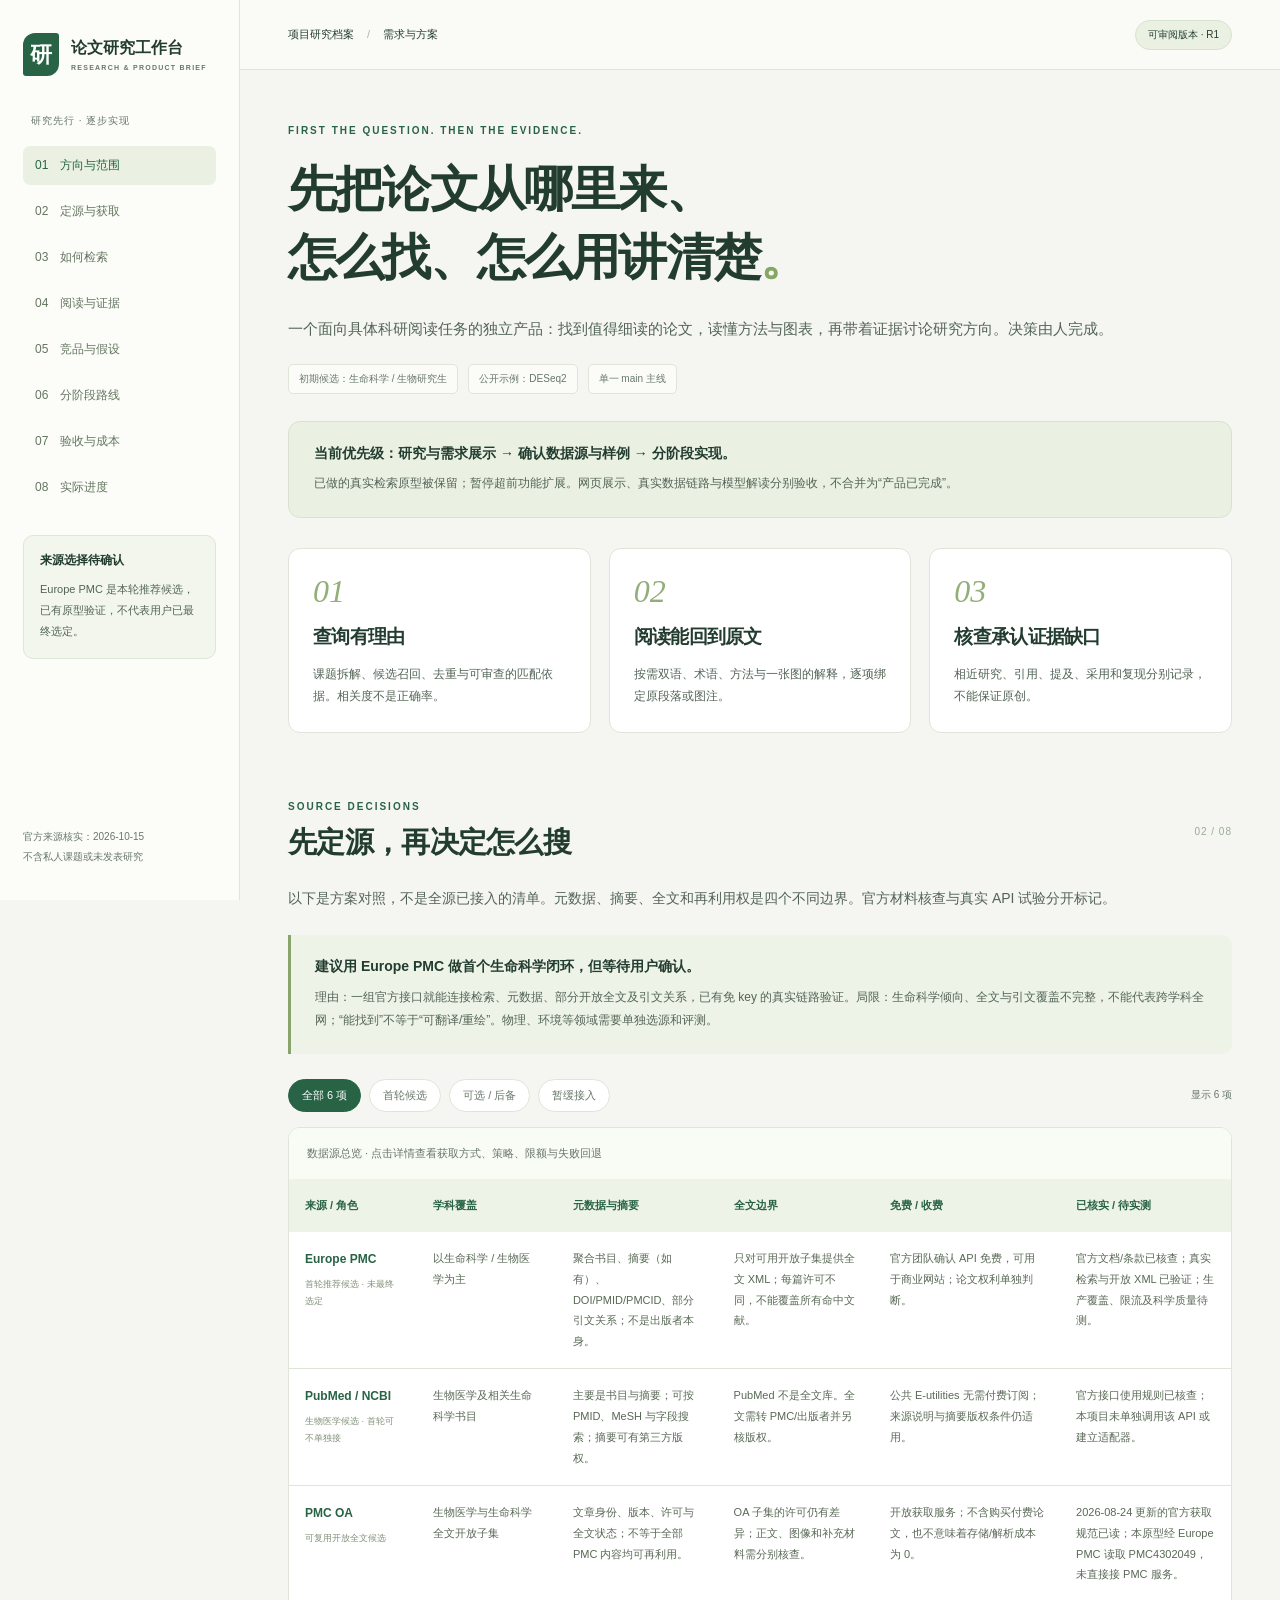
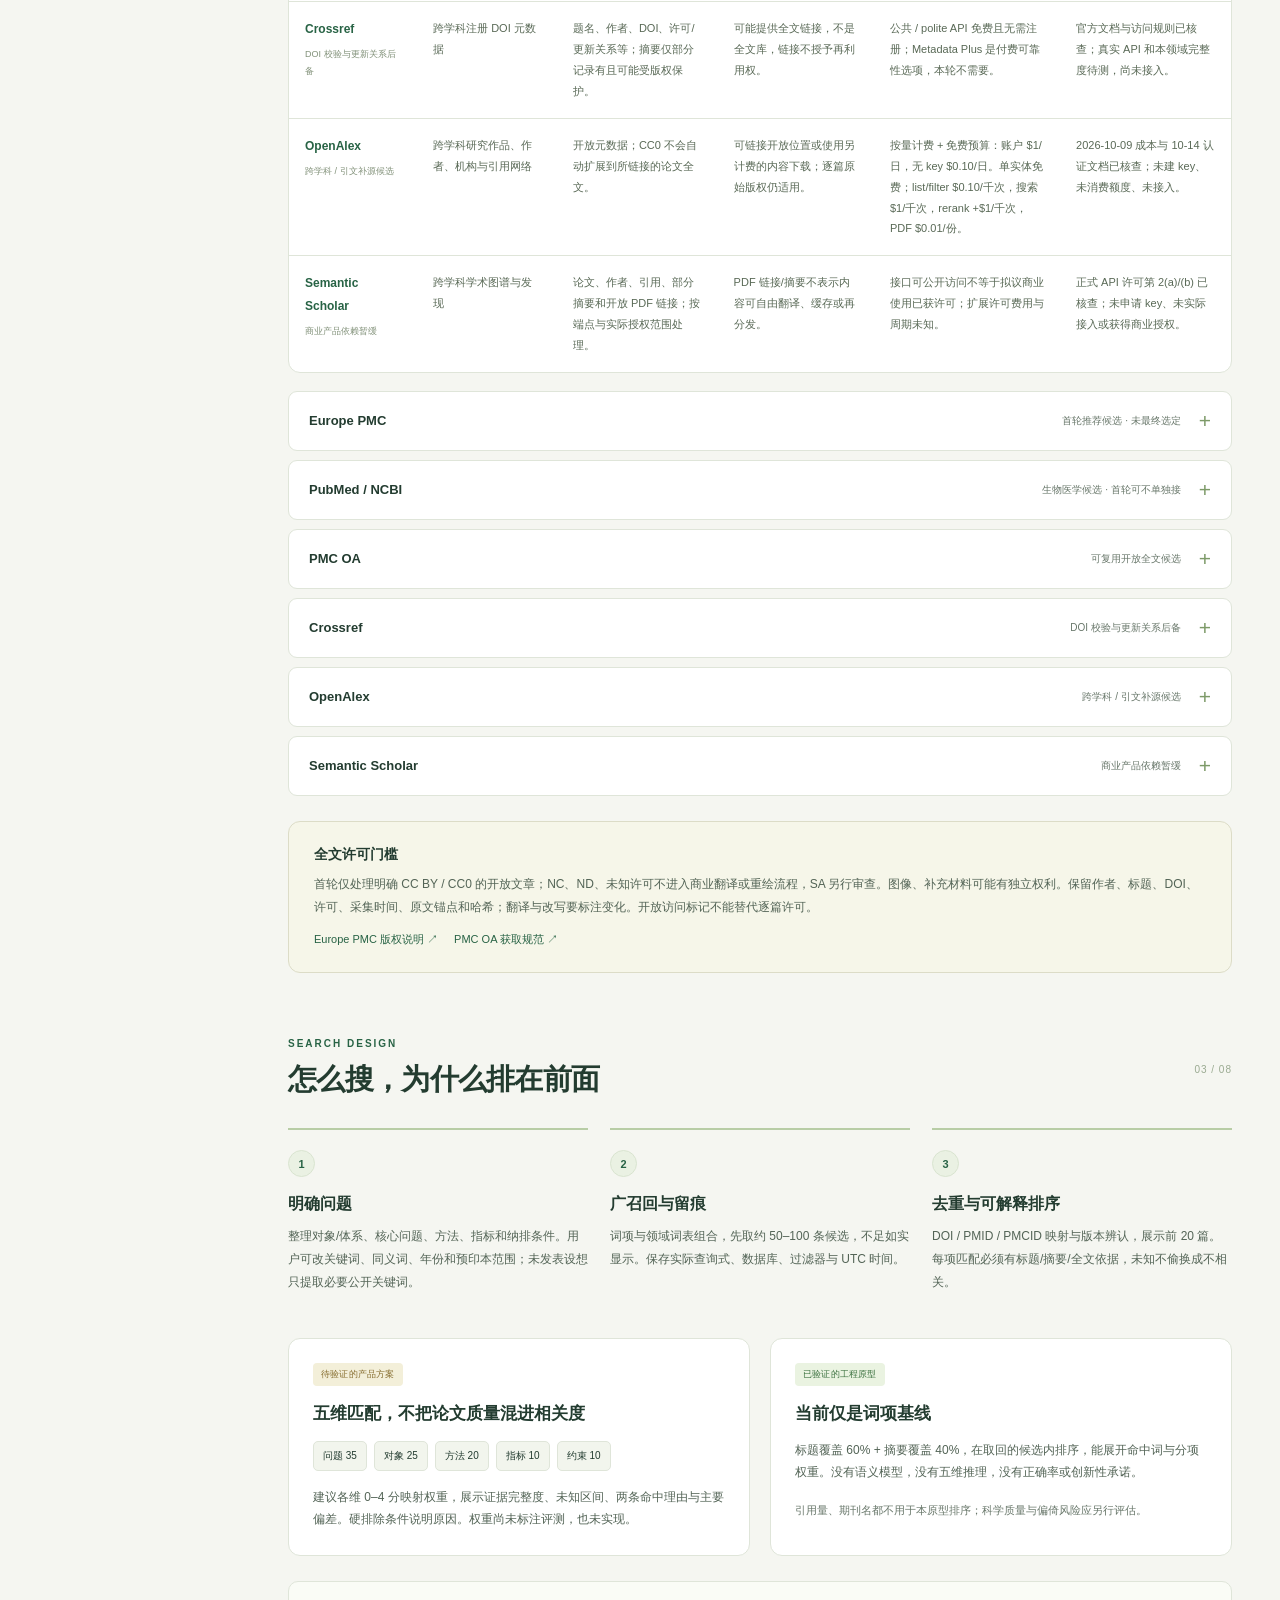
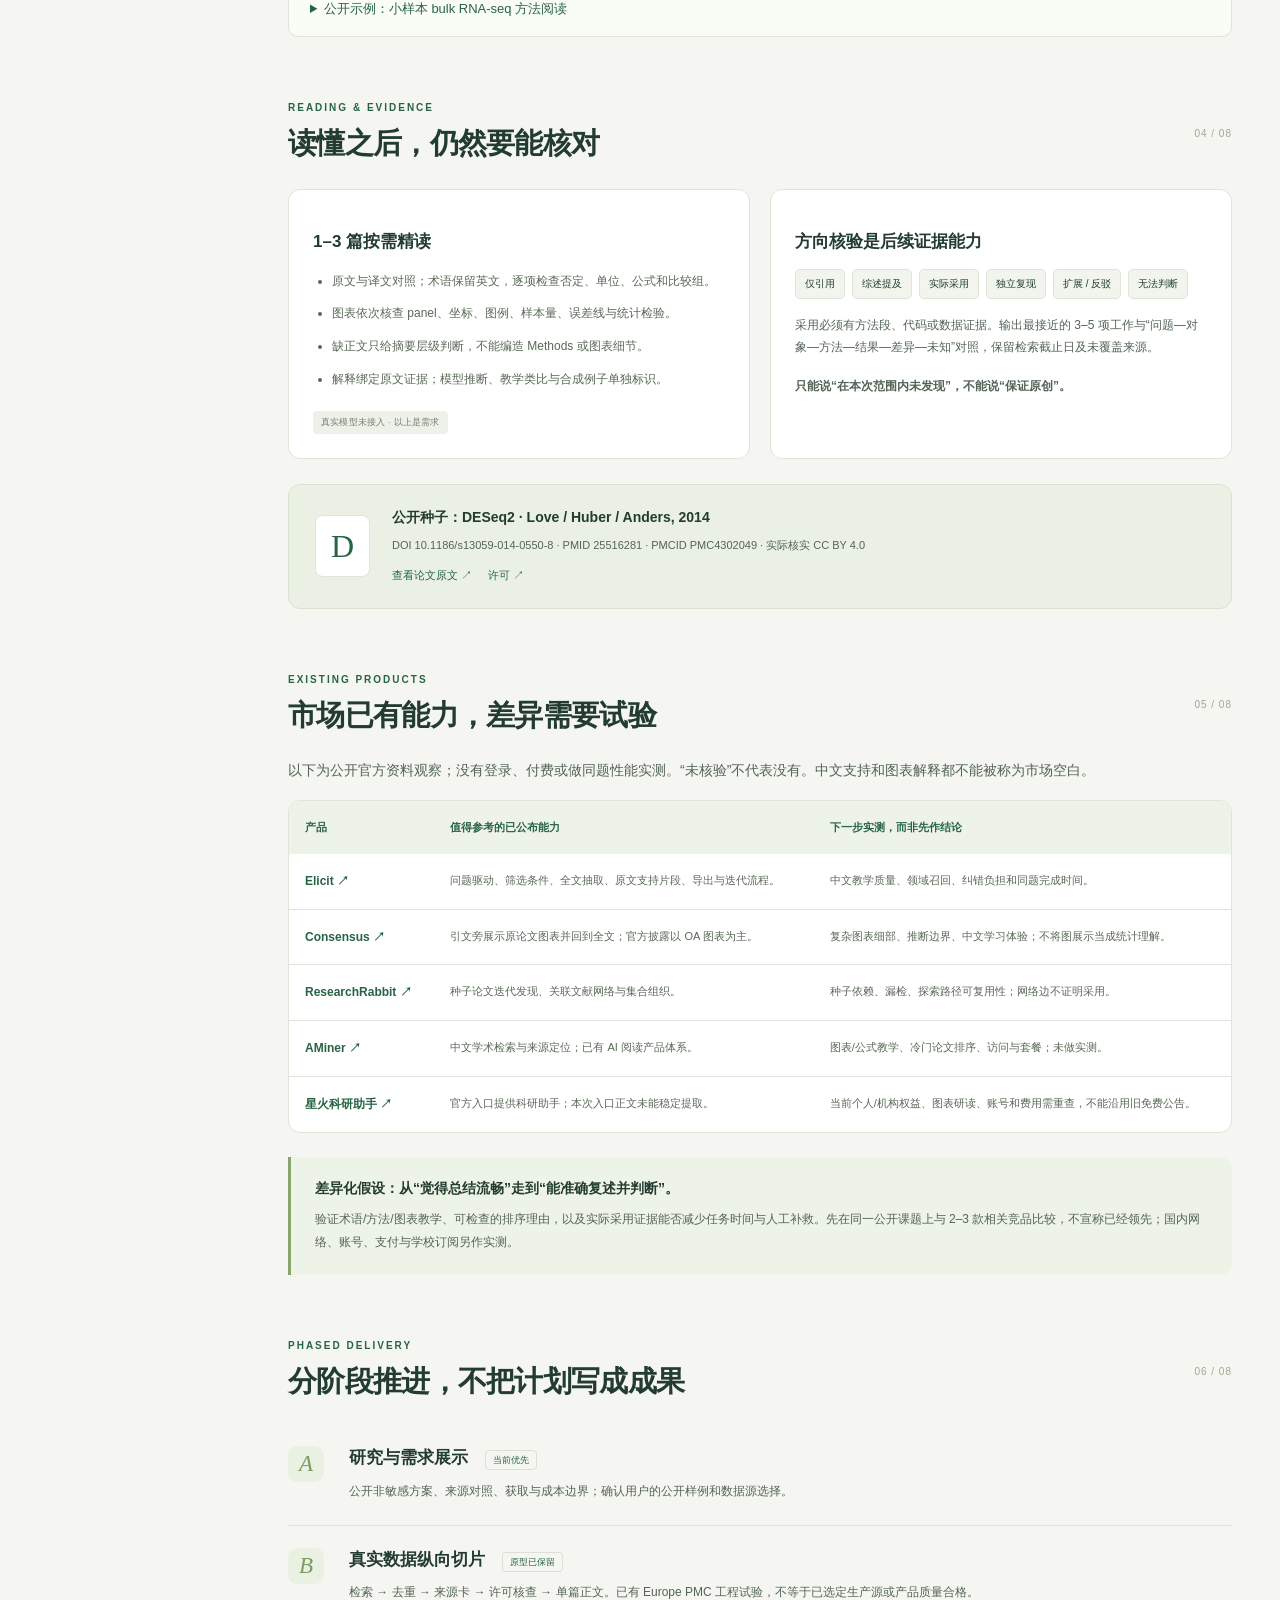
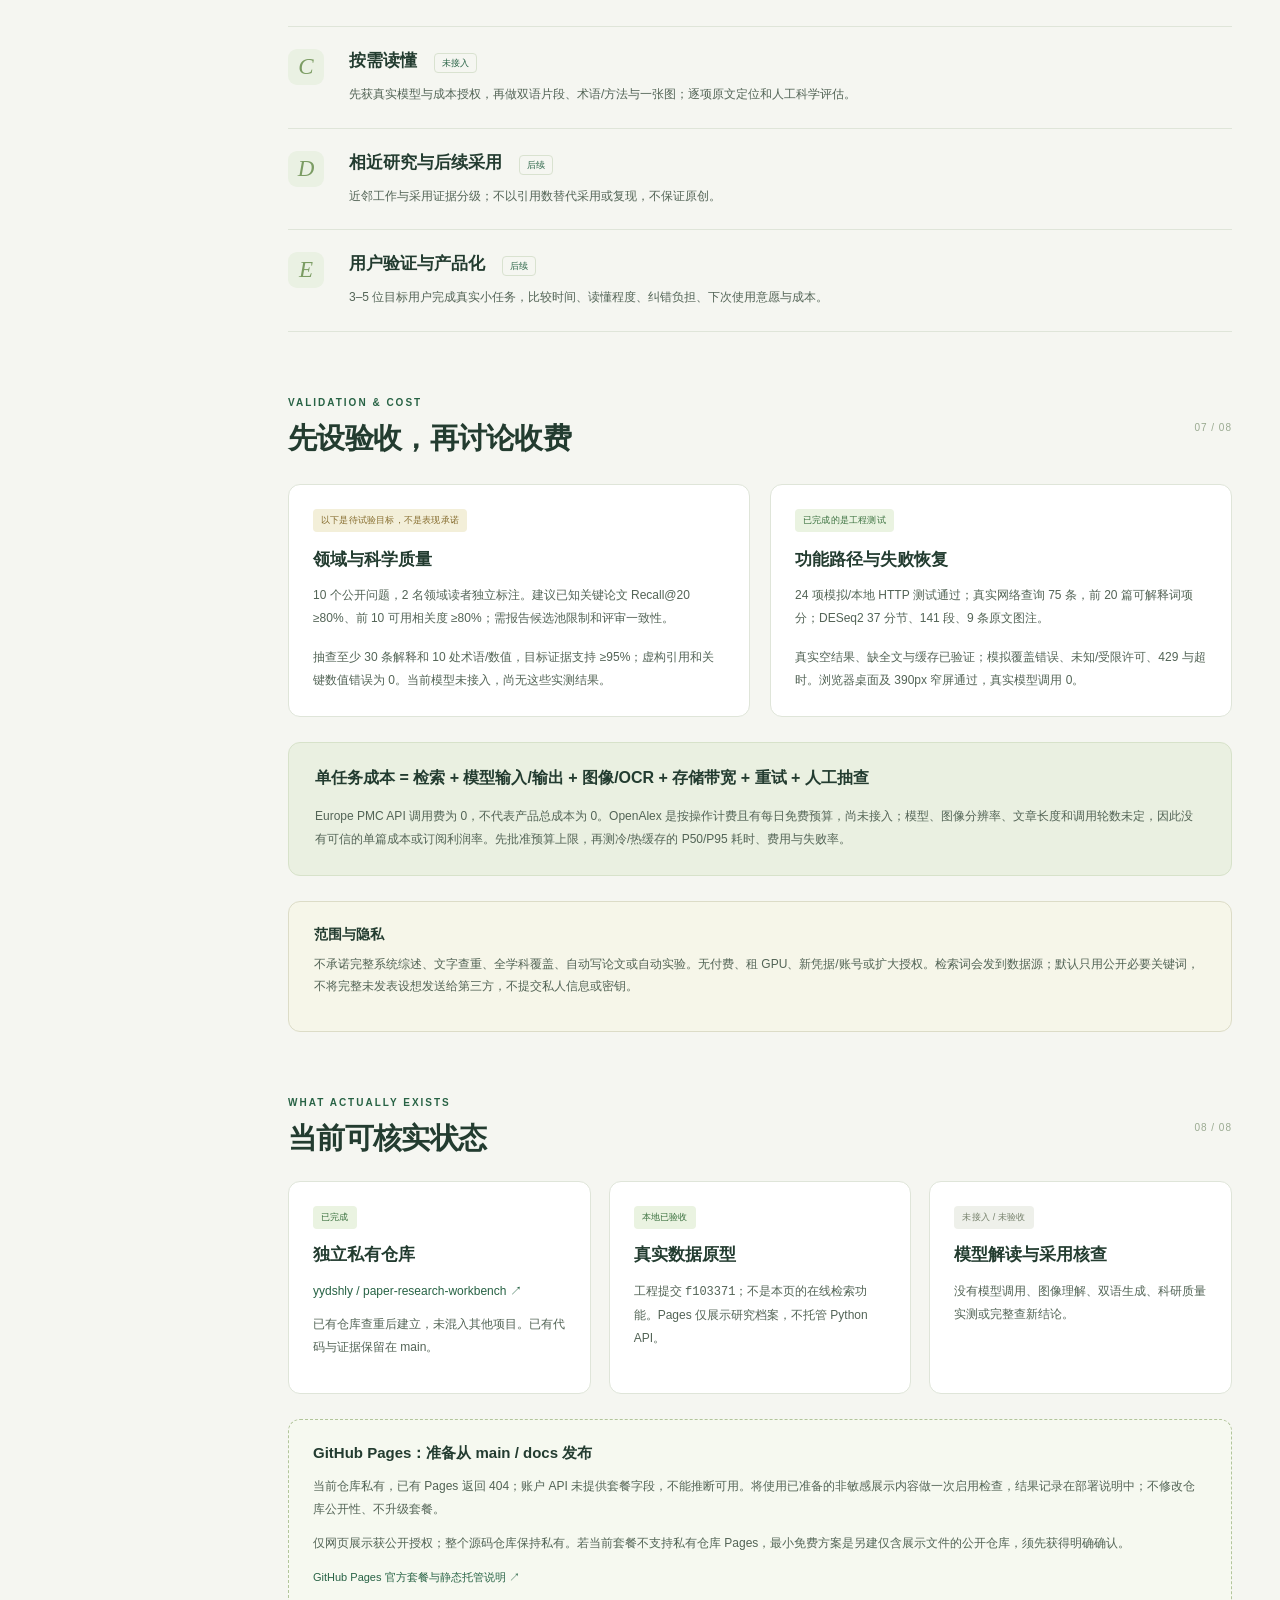
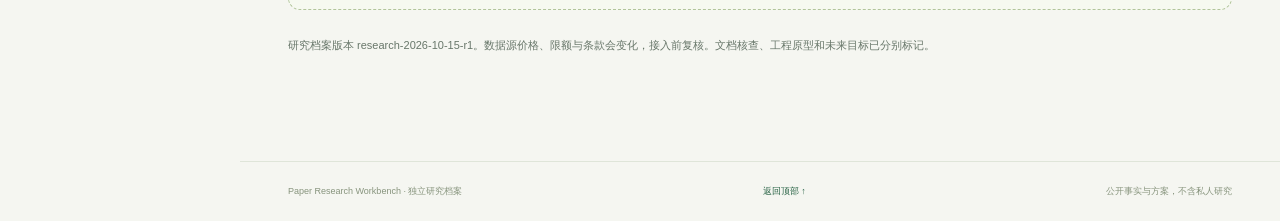
==== docs/index.html @ ba853ac7 "docs: prioritize source research and prepare GitHub Pages presentation" ====
<!doctype html>
<html lang="zh-CN">
<head><meta charset="utf-8"><meta name="viewport" content="width=device-width,initial-scale=1"><meta name="description" content="论文研究工作台的研究、需求与数据源方案。先定源与获取方式，再分阶段实现。"><title>论文研究工作台 · 研究与方案</title><link rel="icon" href="data:,"><link rel="stylesheet" href="site.css"><script src="site.js" defer></script></head>
<body>
<a class="skip" href="#main">跳到正文</a>
<aside class="sidebar"><a href="#overview" class="brand"><span>研</span><div>论文研究工作台<small>RESEARCH & PRODUCT BRIEF</small></div></a><p class="side-label">研究先行 · 逐步实现</p><nav aria-label="研究档案导航"><a href="#overview">01　方向与范围</a><a href="#sources">02　定源与获取</a><a href="#search">03　如何检索</a><a href="#reading">04　阅读与证据</a><a href="#competition">05　竞品与假设</a><a href="#roadmap">06　分阶段路线</a><a href="#validation">07　验收与成本</a><a href="#status">08　实际进度</a></nav><div class="side-note">来源选择待确认<p>Europe PMC 是本轮推荐候选，已有原型验证，不代表用户已最终选定。</p></div><small class="side-bottom">官方来源核实：2026-10-15<br>不含私人课题或未发表研究</small></aside>
<div class="shell"><header><span>项目研究档案 <span class="slash">/</span> 需求与方案</span><span class="badge">可审阅版本 · R1</span></header><main id="main">
<section id="overview" class="hero"><span class="eyebrow">FIRST THE QUESTION. THEN THE EVIDENCE.</span><h1>先把论文从哪里来、<br>怎么找、怎么用讲清楚<span>。</span></h1><p class="lead">一个面向具体科研阅读任务的独立产品：找到值得细读的论文，读懂方法与图表，再带着证据讨论研究方向。决策由人完成。</p><div class="hero-meta"><span>初期候选：生命科学 / 生物研究生</span><span>公开示例：DESeq2</span><span>单一 main 主线</span></div><div class="priority-note"><strong>当前优先级：研究与需求展示 → 确认数据源与样例 → 分阶段实现。</strong><p>已做的真实检索原型被保留；暂停超前功能扩展。网页展示、真实数据链路与模型解读分别验收，不合并为“产品已完成”。</p></div></section>
<div class="three-cards"><article><span class="number">01</span><h2>查询有理由</h2><p>课题拆解、候选召回、去重与可审查的匹配依据。相关度不是正确率。</p></article><article><span class="number">02</span><h2>阅读能回到原文</h2><p>按需双语、术语、方法与一张图的解释，逐项绑定原段落或图注。</p></article><article><span class="number">03</span><h2>核查承认证据缺口</h2><p>相近研究、引用、提及、采用和复现分别记录，不能保证原创。</p></article></div>

<section id="sources"><div class="section-title"><div><span class="eyebrow">SOURCE DECISIONS</span><h2>先定源，再决定怎么搜</h2></div><span class="section-no">02 / 08</span></div><p>以下是方案对照，不是全源已接入的清单。元数据、摘要、全文和再利用权是四个不同边界。官方材料核查与真实 API 试验分开标记。</p><div class="recommend"><strong>建议用 Europe PMC 做首个生命科学闭环，但等待用户确认。</strong><p>理由：一组官方接口就能连接检索、元数据、部分开放全文及引文关系，已有免 key 的真实链路验证。局限：生命科学倾向、全文与引文覆盖不完整，不能代表跨学科全网；“能找到”不等于“可翻译/重绘”。物理、环境等领域需要单独选源和评测。</p></div>
<div class="filter-bar" role="group" aria-label="按选型状态筛选数据源"><button data-filter="all" aria-pressed="true" class="active">全部 6 项</button><button data-filter="candidate" aria-pressed="false">首轮候选</button><button data-filter="optional" aria-pressed="false">可选 / 后备</button><button data-filter="deferred" aria-pressed="false">暂缓接入</button><span id="source-count" role="status">显示 6 项</span></div>
<div class="table-scroll" tabindex="0" role="region" aria-label="来源对照表，可横向滚动"><table><caption>数据源总览 · 点击详情查看获取方式、策略、限额与失败回退</caption><thead><tr><th>来源 / 角色</th><th>学科覆盖</th><th>元数据与摘要</th><th>全文边界</th><th>免费 / 收费</th><th>已核实 / 待实测</th></tr></thead><tbody id="source-table"></tbody></table></div><div id="source-details" class="source-details"></div><noscript><p>请启用 JavaScript 查看来源对照表；所有研究文档也保存在本目录的 Markdown 文件中。</p></noscript>
<aside class="boundary"><strong>全文许可门槛</strong><p>首轮仅处理明确 CC BY / CC0 的开放文章；NC、ND、未知许可不进入商业翻译或重绘流程，SA 另行审查。图像、补充材料可能有独立权利。保留作者、标题、DOI、许可、采集时间、原文锚点和哈希；翻译与改写要标注变化。开放访问标记不能替代逐篇许可。</p><a href="https://dev.europepmc.org/Copyright" target="_blank" rel="noopener noreferrer">Europe PMC 版权说明 ↗</a>　<a href="https://pmc.ncbi.nlm.nih.gov/tools/openftlist/" target="_blank" rel="noopener noreferrer">PMC OA 获取规范 ↗</a></aside></section>

<section id="search"><div class="section-title"><div><span class="eyebrow">SEARCH DESIGN</span><h2>怎么搜，为什么排在前面</h2></div><span class="section-no">03 / 08</span></div><div class="steps"><article><b>1</b><h3>明确问题</h3><p>整理对象/体系、核心问题、方法、指标和纳排条件。用户可改关键词、同义词、年份和预印本范围；未发表设想只提取必要公开关键词。</p></article><article><b>2</b><h3>广召回与留痕</h3><p>词项与领域词表组合，先取约 50–100 条候选，不足如实显示。保存实际查询式、数据库、过滤器与 UTC 时间。</p></article><article><b>3</b><h3>去重与可解释排序</h3><p>DOI / PMID / PMCID 映射与版本辨认，展示前 20 篇。每项匹配必须有标题/摘要/全文依据，未知不偷换成不相关。</p></article></div><div class="two-col"><article class="panel"><span class="tag proposed">待验证的产品方案</span><h3>五维匹配，不把论文质量混进相关度</h3><div class="weights"><span>问题 35</span><span>对象 25</span><span>方法 20</span><span>指标 10</span><span>约束 10</span></div><p>建议各维 0–4 分映射权重，展示证据完整度、未知区间、两条命中理由与主要偏差。硬排除条件说明原因。权重尚未标注评测，也未实现。</p></article><article class="panel"><span class="tag tested">已验证的工程原型</span><h3>当前仅是词项基线</h3><p>标题覆盖 60% + 摘要覆盖 40%，在取回的候选内排序，能展开命中词与分项权重。没有语义模型，没有五维推理，没有正确率或创新性承诺。</p><p class="small">引用量、期刊名都不用于本原型排序；科学质量与偏倚风险应另行评估。</p></article></div><details class="query-example"><summary>公开示例：小样本 bulk RNA-seq 方法阅读</summary><p>演示问题：如何理解离散度估计与 fold-change 收缩？不是任何人的真实未发表课题。原型实测查询：</p><code>(DESeq2 OR "RNA-seq") AND "differential expression"</code><p>进一步可比较 dispersion / shrinkage / small sample 等词组及后续方法，但软件版本演进和当前最佳实践尚未核验。2014 种子论文不等于今天的操作指南。</p></details></section>

<section id="reading"><div class="section-title"><div><span class="eyebrow">READING & EVIDENCE</span><h2>读懂之后，仍然要能核对</h2></div><span class="section-no">04 / 08</span></div><div class="two-col"><article class="panel"><h3>1–3 篇按需精读</h3><ul><li>原文与译文对照；术语保留英文，逐项检查否定、单位、公式和比较组。</li><li>图表依次核查 panel、坐标、图例、样本量、误差线与统计检验。</li><li>缺正文只给摘要层级判断，不能编造 Methods 或图表细节。</li><li>解释绑定原文证据；模型推断、教学类比与合成例子单独标识。</li></ul><span class="tag pending">真实模型未接入 · 以上是需求</span></article><article class="panel"><h3>方向核验是后续证据能力</h3><div class="evidence-levels"><span>仅引用</span><span>综述提及</span><span>实际采用</span><span>独立复现</span><span>扩展 / 反驳</span><span>无法判断</span></div><p>采用必须有方法段、代码或数据证据。输出最接近的 3–5 项工作与“问题—对象—方法—结果—差异—未知”对照，保留检索截止日及未覆盖来源。</p><p><strong>只能说“在本次范围内未发现”，不能说“保证原创”。</strong></p></article></div><div class="seed"><span class="seed-initial">D</span><div><strong>公开种子：DESeq2 · Love / Huber / Anders, 2014</strong><p>DOI 10.1186/s13059-014-0550-8 · PMID 25516281 · PMCID PMC4302049 · 实际核实 CC BY 4.0</p><a href="https://pmc.ncbi.nlm.nih.gov/articles/PMC4302049/" target="_blank" rel="noopener noreferrer">查看论文原文 ↗</a>　<a href="https://creativecommons.org/licenses/by/4.0/" target="_blank" rel="noopener noreferrer">许可 ↗</a></div></div></section>

<section id="competition"><div class="section-title"><div><span class="eyebrow">EXISTING PRODUCTS</span><h2>市场已有能力，差异需要试验</h2></div><span class="section-no">05 / 08</span></div><p>以下为公开官方资料观察；没有登录、付费或做同题性能实测。“未核验”不代表没有。中文支持和图表解释都不能被称为市场空白。</p><div class="table-scroll" tabindex="0" role="region" aria-label="竞品观察"><table><thead><tr><th>产品</th><th>值得参考的已公布能力</th><th>下一步实测，而非先作结论</th></tr></thead><tbody><tr><th><a href="https://elicit.com/blog/systematic-review/" target="_blank" rel="noopener noreferrer">Elicit ↗</a></th><td>问题驱动、筛选条件、全文抽取、原文支持片段、导出与迭代流程。</td><td>中文教学质量、领域召回、纠错负担和同题完成时间。</td></tr><tr><th><a href="https://consensus.app/home/blog/see-the-figures-behind-your-answer/" target="_blank" rel="noopener noreferrer">Consensus ↗</a></th><td>引文旁展示原论文图表并回到全文；官方披露以 OA 图表为主。</td><td>复杂图表细部、推断边界、中文学习体验；不将图展示当成统计理解。</td></tr><tr><th><a href="https://www.researchrabbit.ai/features" target="_blank" rel="noopener noreferrer">ResearchRabbit ↗</a></th><td>种子论文迭代发现、关联文献网络与集合组织。</td><td>种子依赖、漏检、探索路径可复用性；网络边不证明采用。</td></tr><tr><th><a href="https://docs.aminer.cn/user-guide/features/academic-search/" target="_blank" rel="noopener noreferrer">AMiner ↗</a></th><td>中文学术检索与来源定位；已有 AI 阅读产品体系。</td><td>图表/公式教学、冷门论文排序、访问与套餐；未做实测。</td></tr><tr><th><a href="https://paper.xfyun.cn/" target="_blank" rel="noopener noreferrer">星火科研助手 ↗</a></th><td>官方入口提供科研助手；本次入口正文未能稳定提取。</td><td>当前个人/机构权益、图表研读、账号和费用需重查，不能沿用旧免费公告。</td></tr></tbody></table></div><div class="recommend"><strong>差异化假设：从“觉得总结流畅”走到“能准确复述并判断”。</strong><p>验证术语/方法/图表教学、可检查的排序理由，以及实际采用证据能否减少任务时间与人工补救。先在同一公开课题上与 2–3 款相关竞品比较，不宣称已经领先；国内网络、账号、支付与学校订阅另作实测。</p></div></section>

<section id="roadmap"><div class="section-title"><div><span class="eyebrow">PHASED DELIVERY</span><h2>分阶段推进，不把计划写成成果</h2></div><span class="section-no">06 / 08</span></div><div class="timeline"><article><span>A</span><div><h3>研究与需求展示 <em>当前优先</em></h3><p>公开非敏感方案、来源对照、获取与成本边界；确认用户的公开样例和数据源选择。</p></div></article><article><span>B</span><div><h3>真实数据纵向切片 <em>原型已保留</em></h3><p>检索 → 去重 → 来源卡 → 许可核查 → 单篇正文。已有 Europe PMC 工程试验，不等于已选定生产源或产品质量合格。</p></div></article><article><span>C</span><div><h3>按需读懂 <em>未接入</em></h3><p>先获真实模型与成本授权，再做双语片段、术语/方法与一张图；逐项原文定位和人工科学评估。</p></div></article><article><span>D</span><div><h3>相近研究与后续采用 <em>后续</em></h3><p>近邻工作与采用证据分级；不以引用数替代采用或复现，不保证原创。</p></div></article><article><span>E</span><div><h3>用户验证与产品化 <em>后续</em></h3><p>3–5 位目标用户完成真实小任务，比较时间、读懂程度、纠错负担、下次使用意愿与成本。</p></div></article></div></section>

<section id="validation"><div class="section-title"><div><span class="eyebrow">VALIDATION & COST</span><h2>先设验收，再讨论收费</h2></div><span class="section-no">07 / 08</span></div><div class="two-col"><article class="panel"><span class="tag proposed">以下是待试验目标，不是表现承诺</span><h3>领域与科学质量</h3><p>10 个公开问题，2 名领域读者独立标注。建议已知关键论文 Recall@20 ≥80%、前 10 可用相关度 ≥80%；需报告候选池限制和评审一致性。</p><p>抽查至少 30 条解释和 10 处术语/数值，目标证据支持 ≥95%；虚构引用和关键数值错误为 0。当前模型未接入，尚无这些实测结果。</p></article><article class="panel"><span class="tag tested">已完成的是工程测试</span><h3>功能路径与失败恢复</h3><p>24 项模拟/本地 HTTP 测试通过；真实网络查询 75 条，前 20 篇可解释词项分；DESeq2 37 分节、141 段、9 条原文图注。</p><p>真实空结果、缺全文与缓存已验证；模拟覆盖错误、未知/受限许可、429 与超时。浏览器桌面及 390px 窄屏通过，真实模型调用 0。</p></article></div><div class="cost-box"><h3>单任务成本 = 检索 + 模型输入/输出 + 图像/OCR + 存储带宽 + 重试 + 人工抽查</h3><p>Europe PMC API 调用费为 0，不代表产品总成本为 0。OpenAlex 是按操作计费且有每日免费预算，尚未接入；模型、图像分辨率、文章长度和调用轮数未定，因此没有可信的单篇成本或订阅利润率。先批准预算上限，再测冷/热缓存的 P50/P95 耗时、费用与失败率。</p></div><div class="boundary"><strong>范围与隐私</strong><p>不承诺完整系统综述、文字查重、全学科覆盖、自动写论文或自动实验。无付费、租 GPU、新凭据/账号或扩大授权。检索词会发到数据源；默认只用公开必要关键词，不将完整未发表设想发送给第三方，不提交私人信息或密钥。</p></div></section>

<section id="status"><div class="section-title"><div><span class="eyebrow">WHAT ACTUALLY EXISTS</span><h2>当前可核实状态</h2></div><span class="section-no">08 / 08</span></div><div class="status-grid"><article><span class="tag tested">已完成</span><h3>独立私有仓库</h3><p><a href="https://github.com/yydshly/paper-research-workbench" target="_blank" rel="noopener noreferrer">yydshly / paper-research-workbench ↗</a></p><p>已有仓库查重后建立，未混入其他项目。已有代码与证据保留在 main。</p></article><article><span class="tag tested">本地已验收</span><h3>真实数据原型</h3><p>工程提交 <code>f103371</code>；不是本页的在线检索功能。Pages 仅展示研究档案，不托管 Python API。</p></article><article><span class="tag pending">未接入 / 未验收</span><h3>模型解读与采用核查</h3><p>没有模型调用、图像理解、双语生成、科研质量实测或完整查新结论。</p></article></div><div class="deployment-status"><strong>GitHub Pages：准备从 main / docs 发布</strong><p id="deployment-note">当前仓库私有，已有 Pages 返回 404；账户 API 未提供套餐字段，不能推断可用。将使用已准备的非敏感展示内容做一次启用检查，结果记录在部署说明中；不修改仓库公开性、不升级套餐。</p><p>仅网页展示获公开授权；整个源码仓库保持私有。若当前套餐不支持私有仓库 Pages，最小免费方案是另建仅含展示文件的公开仓库，须先获得明确确认。</p><a href="https://docs.github.com/en/pages/getting-started-with-github-pages/what-is-github-pages" target="_blank" rel="noopener noreferrer">GitHub Pages 官方套餐与静态托管说明 ↗</a></div><p class="small">研究档案版本 research-2026-10-15-r1。数据源价格、限额与条款会变化，接入前复核。文档核查、工程原型和未来目标已分别标记。</p></section>
</main><footer><span>Paper Research Workbench · 独立研究档案</span><a href="#overview">返回顶部 ↑</a><span>公开事实与方案，不含私人研究</span></footer></div>
</body></html>
---- docs/site.css ----
:root{--bg:#f5f6f1;--paper:#fff;--ink:#233c30;--green:#286345;--muted:#68776a;--line:#dfe5d9;--soft:#eaf1e3;font-family:Inter,"Segoe UI","Microsoft YaHei",sans-serif;color:var(--ink);background:var(--bg)}*{box-sizing:border-box}body{margin:0}a{color:var(--green);text-decoration:none}a:hover{text-decoration:underline}button{font:inherit;cursor:pointer}p{line-height:1.9;margin:0 0 16px;font-size:14px;color:#536456}h1,h2,h3{margin-top:0;line-height:1.4}h1{font-size:clamp(32px,3.8vw,54px);letter-spacing:-1.8px;font-weight:600;margin-bottom:23px}h1>span{color:#86a667}h2{font-size:29px;font-weight:600;letter-spacing:-.7px;margin-bottom:0}h3{font-size:18px;font-weight:600}a:focus-visible,button:focus-visible,summary:focus-visible,.table-scroll:focus-visible{outline:3px solid #98b883;outline-offset:4px}.skip{position:fixed;left:12px;top:-70px;background:white;padding:15px;z-index:100}.skip:focus{top:10px}.sidebar{position:fixed;inset:0 auto 0 0;width:240px;border-right:1px solid var(--line);background:#fcfdf9;padding:33px 23px;display:flex;flex-direction:column;z-index:10}.brand{display:flex;gap:12px;align-items:center;color:var(--ink);font-size:16px;font-weight:600}.brand>span{display:grid;place-items:center;background:var(--green);color:white;width:36px;height:43px;border-radius:12px 3px 12px 3px;font-family:serif;font-size:22px;flex-shrink:0}.brand small{display:block;font-size:7px;letter-spacing:1.25px;margin-top:5px;color:var(--muted)}.side-label{font-size:10px;color:var(--muted);margin-top:35px;margin-left:8px;letter-spacing:1px}.sidebar nav{display:grid;gap:7px}.sidebar nav a{display:block;padding:11px 12px;font-size:12px;color:#64755f;border-radius:7px}.sidebar nav a:hover,.sidebar nav a.active{background:var(--soft);color:var(--green);text-decoration:none}.side-note{border:1px solid var(--line);border-radius:10px;background:#f2f6ec;padding:16px;margin-top:28px;font-size:12px;font-weight:600}.side-note p{font-size:11px;font-weight:400;margin:10px 0 0;line-height:1.9}.side-bottom{margin-top:auto;padding-top:25px;font-size:10px;color:var(--muted);line-height:2}.shell{margin-left:240px}header{height:70px;border-bottom:1px solid var(--line);display:flex;align-items:center;justify-content:space-between;padding:0 48px;background:#fafbf7;font-size:11px}.slash{color:#aab8a1;margin:0 10px}.badge{font-size:10px;background:var(--soft);border:1px solid #d7e3ce;padding:7px 12px;border-radius:20px}main{max-width:1400px;margin:auto;padding:55px 48px 40px}section{scroll-margin-top:30px;margin-bottom:65px}.hero{margin-bottom:30px}.eyebrow{display:block;font-size:10px;letter-spacing:2px;color:var(--green);font-weight:700;margin-bottom:19px}.lead{font-size:15px;max-width:850px;line-height:2;margin-bottom:20px}.hero-meta{display:flex;gap:10px;flex-wrap:wrap;font-size:10px;color:var(--muted);margin-bottom:27px}.hero-meta span{border:1px solid var(--line);border-radius:5px;padding:7px 10px;background:#fbfcf8}.priority-note{background:var(--soft);border:1px solid #d8e3cf;border-radius:12px;padding:22px 25px}.priority-note strong{font-size:14px}.priority-note p{font-size:12px;margin:9px 0 0}.three-cards{display:grid;grid-template-columns:repeat(3,1fr);gap:18px;margin-bottom:68px}.three-cards article{background:white;border:1px solid var(--line);border-radius:12px;padding:24px}.number{font:italic 32px Georgia,serif;color:#92ae79}.three-cards h2{font-size:19px;margin:14px 0 12px}.three-cards p{font-size:12px;margin:0}.section-title{display:flex;justify-content:space-between;gap:25px;align-items:center;margin-bottom:22px}.section-title .eyebrow{margin-bottom:10px}.section-no{font-size:10px;letter-spacing:1px;color:#9aaa91;white-space:nowrap}.recommend{padding:22px 24px;border-left:3px solid #88a46c;background:#eef3e7;border-radius:0 10px 10px 0;margin:24px 0}.recommend strong{font-size:14px}.recommend p{font-size:12px;margin:10px 0 0}.filter-bar{display:flex;align-items:center;gap:8px;margin:25px 0 15px;flex-wrap:wrap}.filter-bar button{border:1px solid var(--line);background:#fff;border-radius:20px;padding:8px 13px;font-size:11px;color:var(--muted)}.filter-bar button.active{background:var(--green);border-color:var(--green);color:white}.filter-bar>span{font-size:10px;margin-left:auto;color:var(--muted)}.table-scroll{width:100%;overflow:auto;border:1px solid var(--line);border-radius:12px;background:white;margin-bottom:18px}table{border-collapse:collapse;width:100%;min-width:900px;text-align:left;font-size:11px;line-height:1.9}caption{text-align:left;padding:15px 18px;font-size:11px;color:var(--muted);background:#f9fbf5}thead{background:#eef3e8}th,td{padding:16px;vertical-align:top;border-bottom:1px solid var(--line)}thead th{color:var(--green);font-size:11px;font-weight:600;white-space:nowrap}tbody th{min-width:125px;font-size:12px;font-weight:600}tbody td{min-width:130px;color:#596956}tbody th small{display:block;font-size:9px;font-weight:400;margin-top:5px;color:#809078}tr:last-child td,tr:last-child th{border-bottom:0}.source-details{display:grid;gap:9px}.source-card{background:#fff;border:1px solid var(--line);border-radius:9px;scroll-margin-top:30px}.source-card summary{display:flex;align-items:center;justify-content:space-between;gap:18px;cursor:pointer;padding:17px 20px;list-style:none}.source-card summary::after{content:'+';color:#7d9a68;font-size:21px;order:3}.source-card[open] summary::after{content:'−'}.source-card summary strong{font-size:13px}.source-card summary span{font-size:10px;color:var(--muted);margin-left:auto}.source-card dl{display:grid;grid-template-columns:140px minmax(0,1fr);margin:0 20px 10px;border-top:1px solid var(--line);padding-top:13px;gap:12px 20px;font-size:12px;line-height:1.9}.source-card dt{font-weight:600;color:var(--green)}.source-card dd{margin:0;color:#596957;overflow-wrap:anywhere}.source-links{display:flex;flex-wrap:wrap;gap:15px;font-size:11px;padding:8px 20px 16px;margin:0}.boundary{border:1px solid #dcdcc7;border-radius:12px;background:#f6f6e9;padding:23px 25px;margin-top:25px}.boundary strong{font-size:14px}.boundary p{font-size:12px;margin:9px 0 10px}.boundary a{font-size:11px}.steps{display:grid;grid-template-columns:repeat(3,1fr);gap:22px;margin:28px 0}.steps article{border-top:2px solid #b8cda6;padding-top:20px}.steps b{display:inline-grid;place-items:center;width:27px;height:27px;background:var(--soft);border:1px solid #d9e4d0;border-radius:50%;font-size:11px;color:var(--green)}.steps h3{font-size:16px;margin:16px 0 10px}.steps p{font-size:12px}.two-col{display:grid;grid-template-columns:1fr 1fr;gap:20px;margin:25px 0}.panel{background:white;border:1px solid var(--line);border-radius:12px;padding:24px}.panel h3{font-size:17px;margin:16px 0 13px}.panel p,.panel li{font-size:12px;line-height:1.9}.panel p:last-child{margin-bottom:0}.panel ul{padding-left:19px;color:#596956;margin-bottom:20px}.panel li{margin-bottom:10px}.tag{display:inline-block;font-size:9px;border-radius:4px;padding:5px 8px;letter-spacing:.2px}.proposed{background:#f3efd9;color:#866d2f}.tested{background:#eaf3e1;color:#3b713f}.pending{background:#eef0ea;color:#75806b}.weights,.evidence-levels{display:flex;flex-wrap:wrap;gap:7px;margin:15px 0}.weights span,.evidence-levels span{font-size:10px;background:#f2f5ed;border:1px solid var(--line);border-radius:5px;padding:7px 9px}.query-example{border:1px solid var(--line);border-radius:10px;background:#fafcf6;padding:18px 21px}.query-example summary{font-size:13px;cursor:pointer;color:var(--green)}.query-example p{font-size:12px;margin:15px 0}.query-example code{display:block;padding:14px;background:#eef3e7;border-radius:6px;overflow-wrap:anywhere;white-space:pre-wrap;font-size:12px}.seed{display:flex;align-items:center;gap:22px;background:#eaf1e4;border:1px solid #d8e3cf;border-radius:12px;padding:23px 26px}.seed-initial{display:grid;place-items:center;width:55px;height:62px;border:1px solid var(--line);background:white;border-radius:8px;font:32px Georgia,serif;color:var(--green);flex-shrink:0}.seed strong{font-size:14px}.seed p{font-size:11px;margin:8px 0}.seed a{font-size:11px}.timeline{display:grid;gap:0}.timeline article{display:flex;gap:25px;padding:22px 0;border-bottom:1px solid var(--line)}.timeline article>span{display:grid;place-items:center;width:36px;height:36px;background:var(--soft);border-radius:9px;font:italic 23px Georgia,serif;color:#7b9c63;flex-shrink:0}.timeline h3{font-size:17px;margin:0 0 10px}.timeline em{font-style:normal;font-size:9px;font-weight:400;border:1px solid #d9e2d0;border-radius:4px;padding:4px 7px;margin-left:12px;color:var(--green)}.timeline p{font-size:12px;margin:0}.cost-box{padding:24px 26px;background:#eaf0e1;border:1px solid #d7e2ca;border-radius:12px;margin-top:25px}.cost-box h3{font-size:16px}.cost-box p{font-size:12px;margin:0}.status-grid{display:grid;grid-template-columns:repeat(3,1fr);gap:18px}.status-grid article{border:1px solid var(--line);background:white;border-radius:12px;padding:24px}.status-grid h3{font-size:17px;margin:14px 0}.status-grid p{font-size:12px;margin-bottom:10px}.status-grid a{overflow-wrap:anywhere}.deployment-status{border:1px dashed #b2c59b;border-radius:12px;background:#f6f9f0;padding:24px;margin:25px 0}.deployment-status strong{font-size:15px}.deployment-status p{font-size:12px;margin:12px 0}.deployment-status a{font-size:11px}.small{font-size:11px!important;color:var(--muted)}footer{border-top:1px solid var(--line);padding:23px 48px;display:flex;gap:20px;justify-content:space-between;font-size:9px;color:#87947d}[hidden]{display:none!important}@media(max-width:1150px){.sidebar{width:210px;padding:28px 17px}.brand{font-size:14px}.shell{margin-left:210px}main{padding:40px 30px}header{padding:0 30px}.three-cards article,.panel,.status-grid article{padding:20px}.three-cards{gap:12px}.two-col{gap:14px}h2{font-size:26px}.sidebar nav a{font-size:11px}.side-note{margin-top:20px}}@media(max-width:850px){.sidebar{position:static;width:auto;display:block;padding:20px;border-right:0;border-bottom:1px solid var(--line)}.brand{font-size:16px}.sidebar nav{display:flex;gap:5px;overflow:auto;margin-top:19px}.sidebar nav a{white-space:nowrap;padding:8px 11px;font-size:11px}.side-label,.side-note,.side-bottom{display:none}.shell{margin:0}header{height:50px;padding:0 22px;font-size:10px}.badge{font-size:9px;padding:5px 9px}main{padding:32px 22px}.hero-meta{font-size:9px}.three-cards{gap:10px}.three-cards h2{font-size:17px}.three-cards article{padding:18px}.status-grid{grid-template-columns:1fr}.three-cards p{font-size:11px}.section-title{margin-bottom:18px}.section-no{display:none}.source-card dl{grid-template-columns:115px minmax(0,1fr);gap:10px 12px}.filter-bar>span{display:none}footer{padding:20px 22px;flex-wrap:wrap}}@media(max-width:560px){h1{font-size:31px;letter-spacing:-1px}h2{font-size:25px}.eyebrow{font-size:8px;letter-spacing:1.6px}.lead{font-size:13px}.hero-meta{gap:6px}.hero-meta span{font-size:8px;padding:6px 8px}.priority-note{padding:18px}.priority-note strong{font-size:12px}.priority-note p{font-size:11px}.three-cards{grid-template-columns:1fr;gap:10px;margin-bottom:48px}.three-cards article{padding:19px 22px}.three-cards h2{display:inline;margin-left:13px;font-size:18px}.number{font-size:27px}.three-cards p{margin-top:10px;font-size:12px}.steps,.two-col{grid-template-columns:1fr}.steps{gap:8px}.steps article{padding-top:15px}.steps h3{display:inline;margin-left:8px}.steps p{margin-top:12px}.filter-bar{gap:6px}.filter-bar button{font-size:9px;padding:7px 9px}.recommend{padding:18px}.recommend strong{font-size:13px}.recommend p{font-size:11px}.source-card summary{padding:15px;gap:10px;flex-wrap:wrap}.source-card summary span{font-size:9px;margin-left:0}.source-card summary strong{font-size:12px}.source-card summary::after{margin-left:auto}.source-card dl{display:block;margin:0 15px 10px}.source-card dt{margin:13px 0 5px;font-size:11px}.source-card dd{font-size:11px}.source-links{padding:5px 15px 15px;font-size:10px;gap:10px}.boundary{padding:19px}.boundary p{font-size:11px}.panel{padding:20px}.panel p,.panel li{font-size:11px}.seed{padding:19px;gap:14px;align-items:flex-start}.seed-initial{width:36px;height:45px;font-size:26px}.seed strong{font-size:12px}.seed p{font-size:10px}.timeline article{gap:15px}.timeline h3{font-size:15px}.timeline em{font-size:8px;padding:3px 5px;margin-left:6px}.timeline p{font-size:11px}.cost-box{padding:21px}.cost-box h3{font-size:14px}.cost-box p{font-size:11px}.deployment-status{padding:20px}.deployment-status strong{font-size:13px}.deployment-status p{font-size:11px}section{margin-bottom:48px}footer{font-size:8px}}
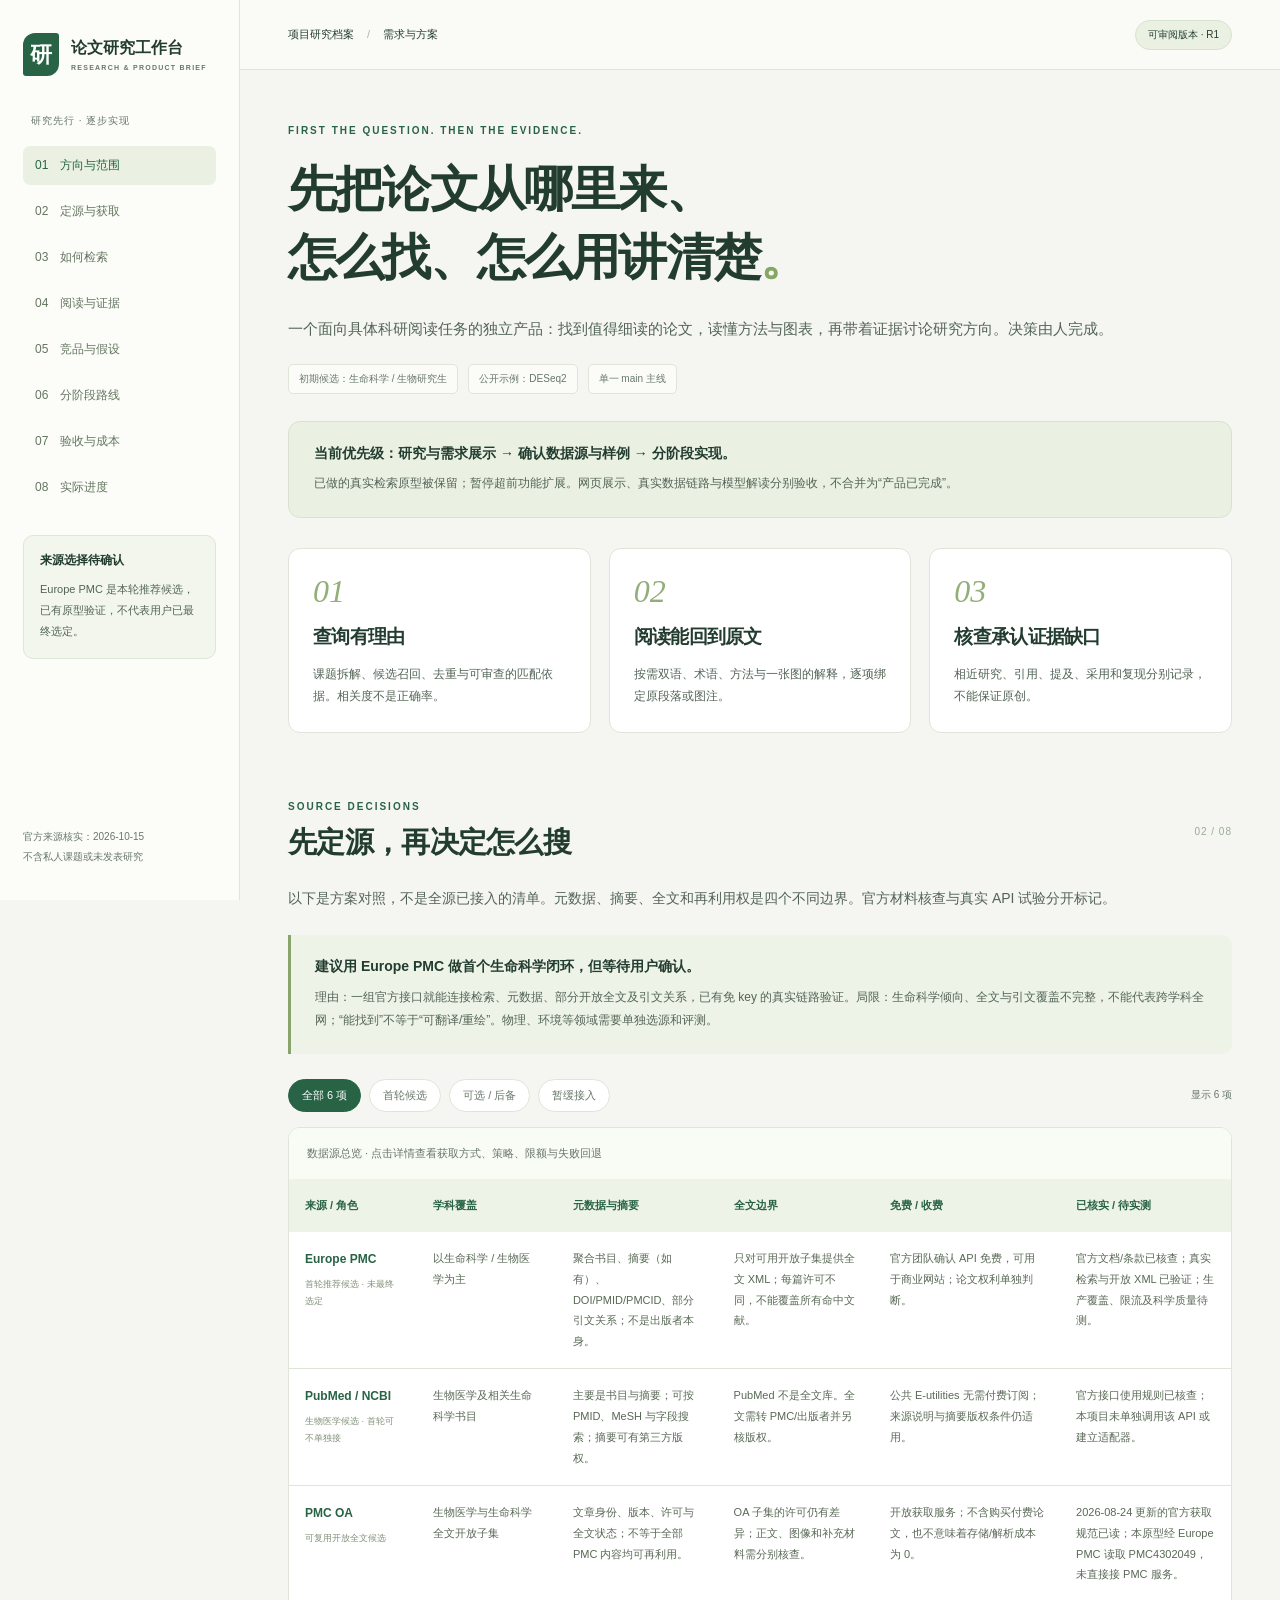
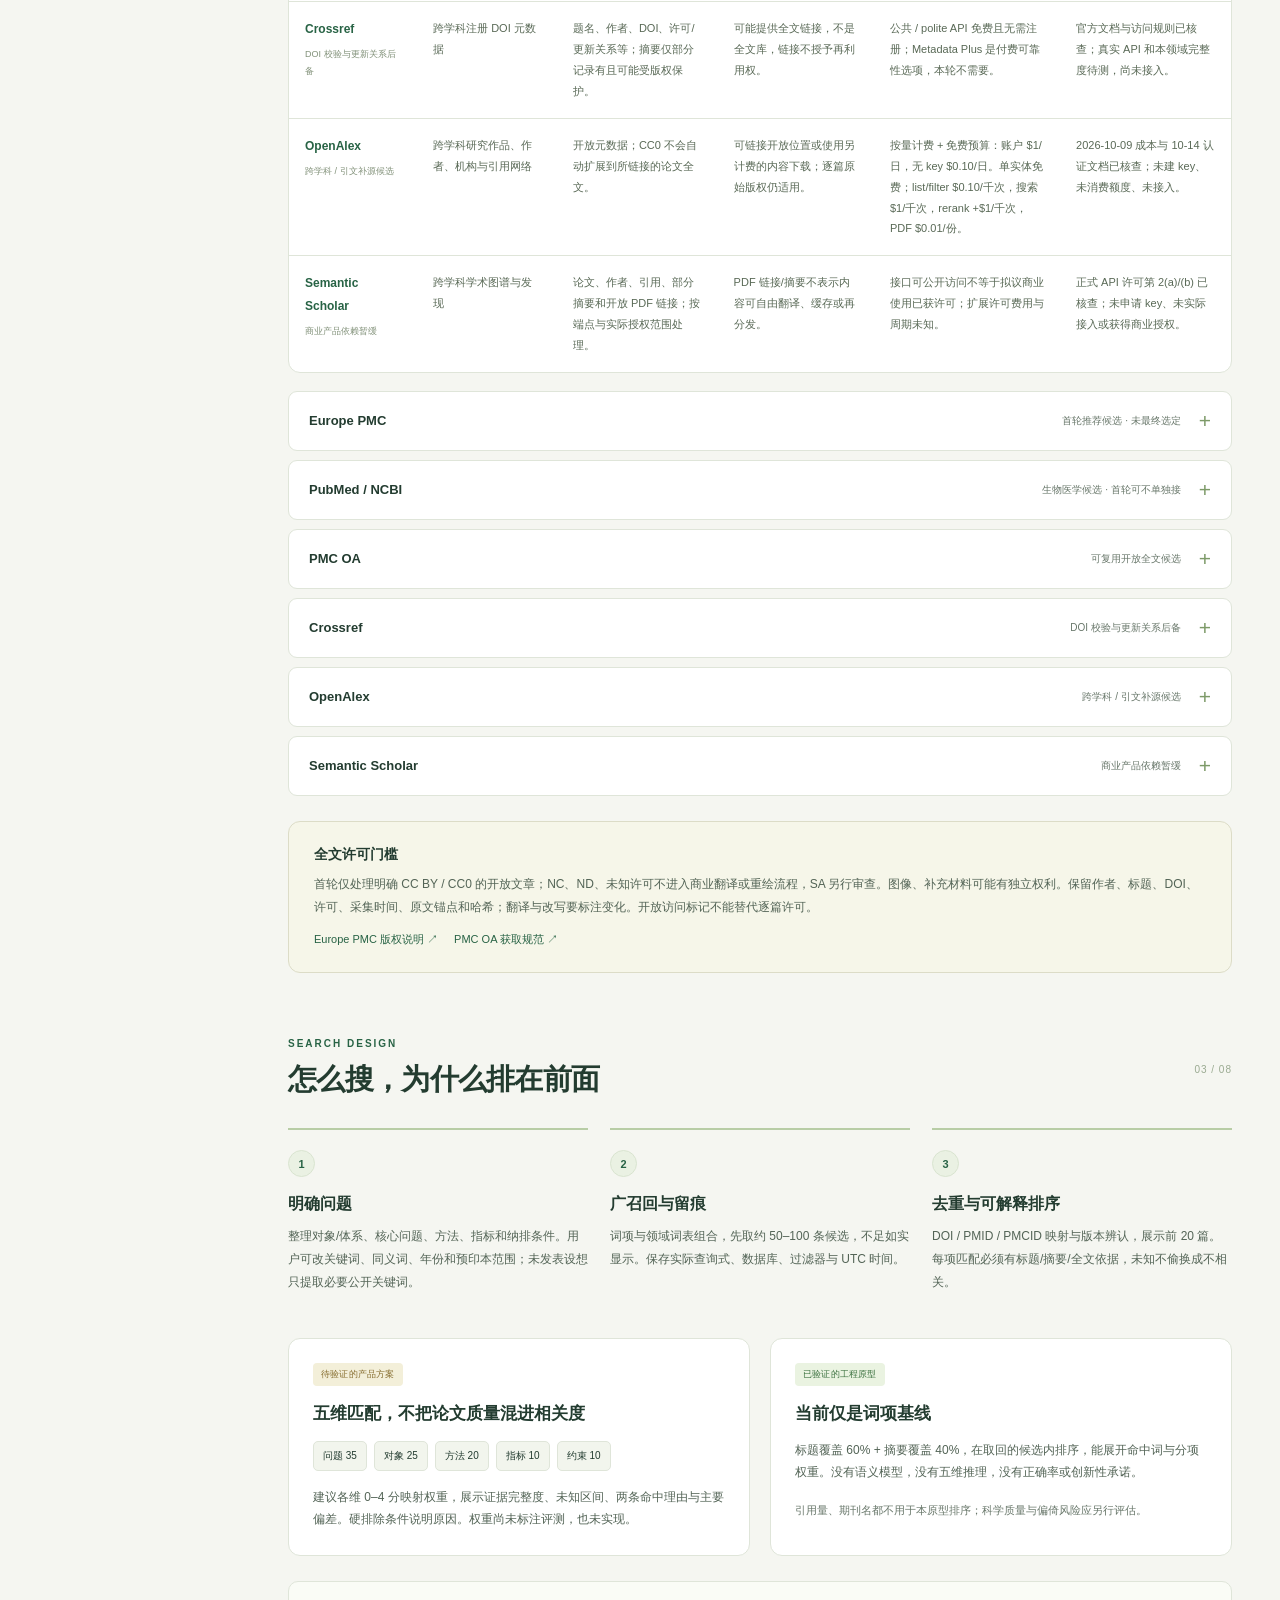
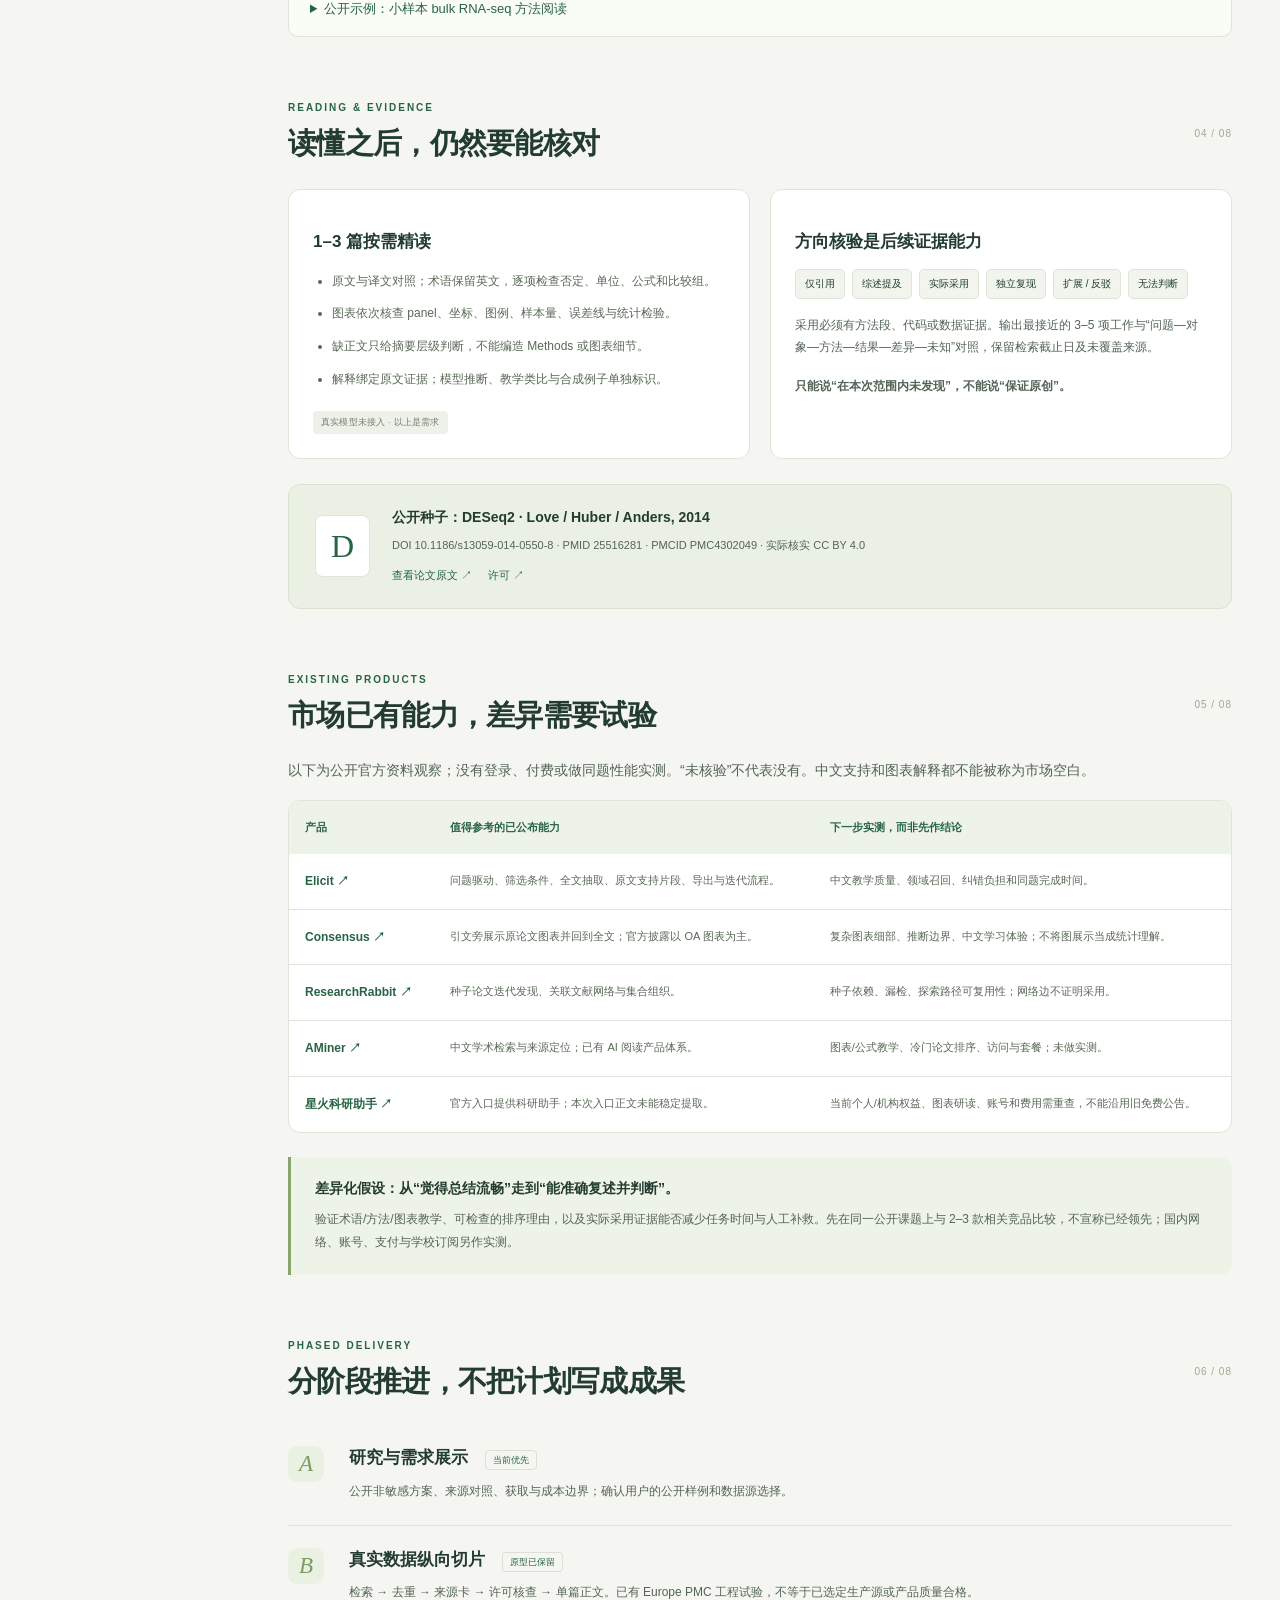
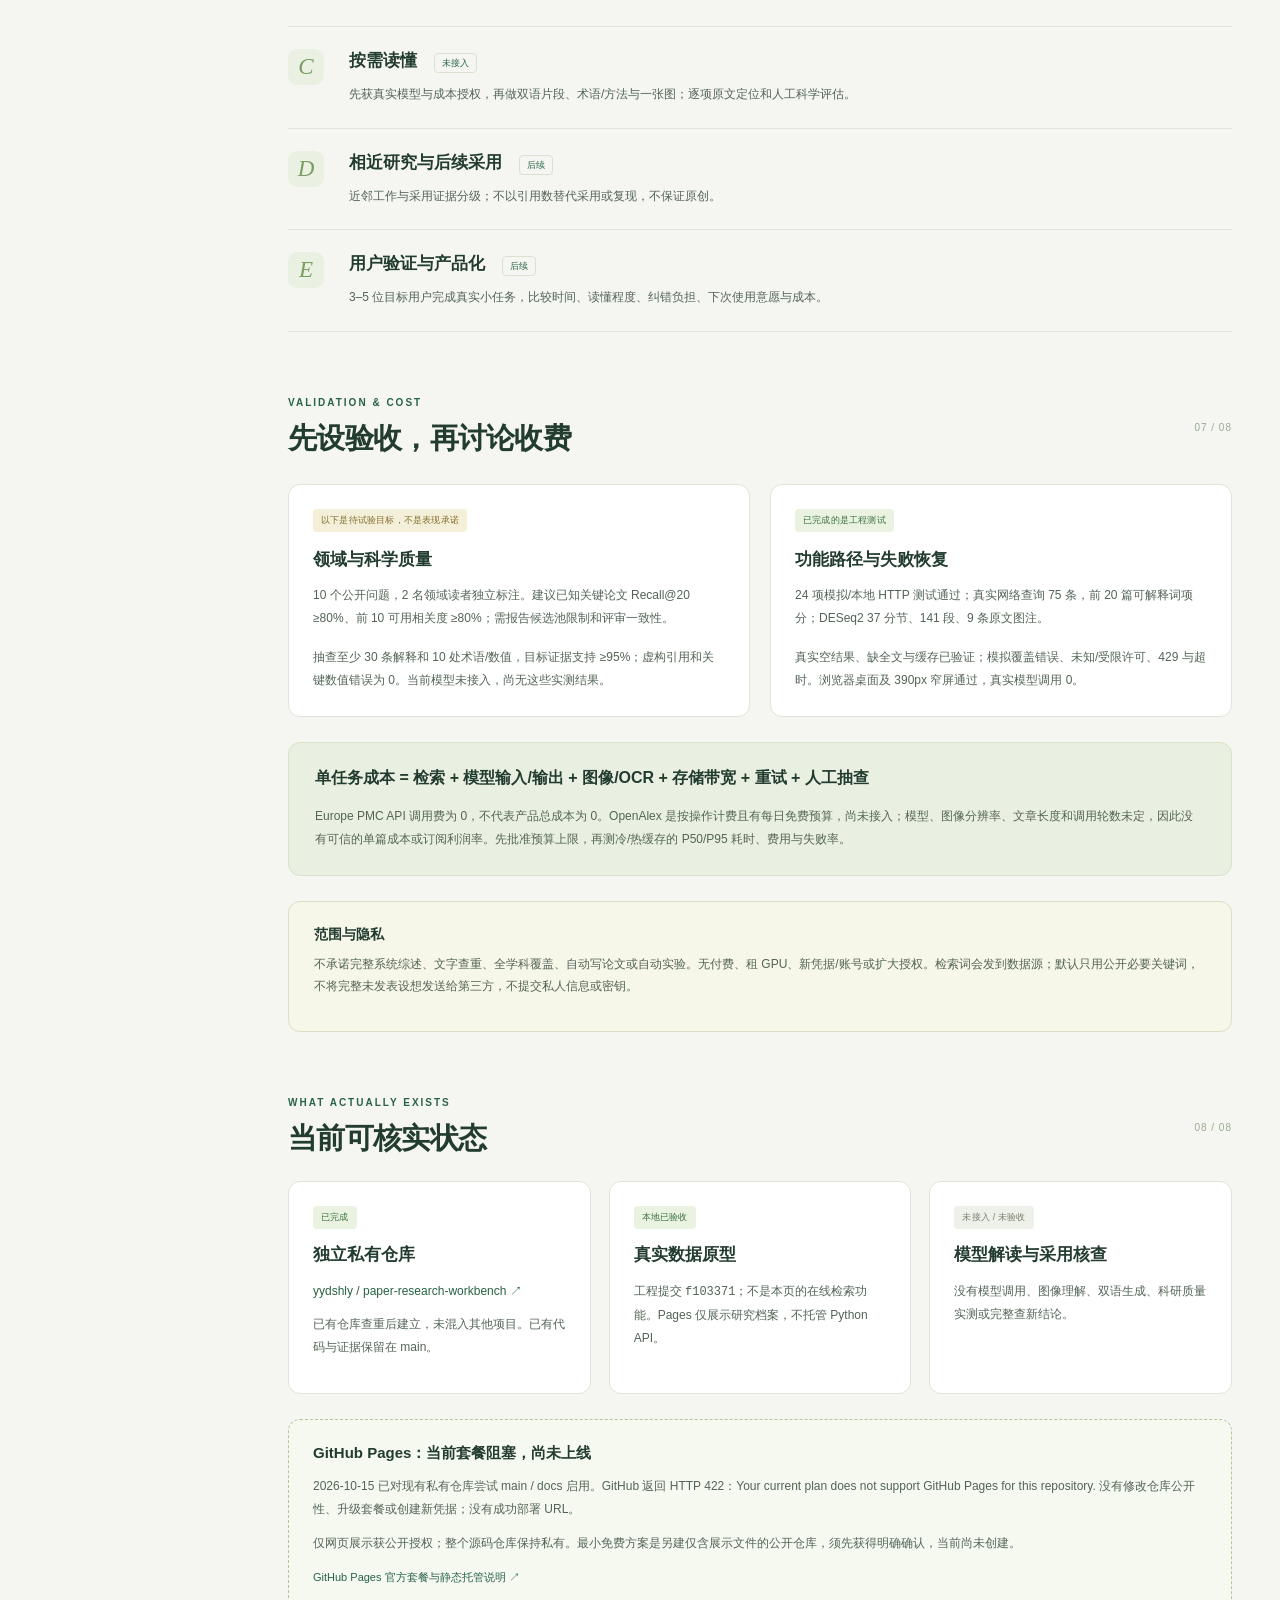
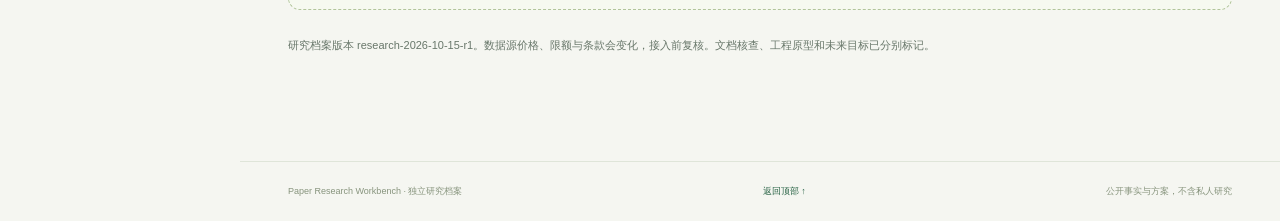
==== commit 146e83c4: "docs: record private-repository Pages plan blocker" ====
--- a/docs/index.html
+++ b/docs/index.html
@@ -23,6 +23,6 @@
 
 <section id="validation"><div class="section-title"><div><span class="eyebrow">VALIDATION & COST</span><h2>先设验收，再讨论收费</h2></div><span class="section-no">07 / 08</span></div><div class="two-col"><article class="panel"><span class="tag proposed">以下是待试验目标，不是表现承诺</span><h3>领域与科学质量</h3><p>10 个公开问题，2 名领域读者独立标注。建议已知关键论文 Recall@20 ≥80%、前 10 可用相关度 ≥80%；需报告候选池限制和评审一致性。</p><p>抽查至少 30 条解释和 10 处术语/数值，目标证据支持 ≥95%；虚构引用和关键数值错误为 0。当前模型未接入，尚无这些实测结果。</p></article><article class="panel"><span class="tag tested">已完成的是工程测试</span><h3>功能路径与失败恢复</h3><p>24 项模拟/本地 HTTP 测试通过；真实网络查询 75 条，前 20 篇可解释词项分；DESeq2 37 分节、141 段、9 条原文图注。</p><p>真实空结果、缺全文与缓存已验证；模拟覆盖错误、未知/受限许可、429 与超时。浏览器桌面及 390px 窄屏通过，真实模型调用 0。</p></article></div><div class="cost-box"><h3>单任务成本 = 检索 + 模型输入/输出 + 图像/OCR + 存储带宽 + 重试 + 人工抽查</h3><p>Europe PMC API 调用费为 0，不代表产品总成本为 0。OpenAlex 是按操作计费且有每日免费预算，尚未接入；模型、图像分辨率、文章长度和调用轮数未定，因此没有可信的单篇成本或订阅利润率。先批准预算上限，再测冷/热缓存的 P50/P95 耗时、费用与失败率。</p></div><div class="boundary"><strong>范围与隐私</strong><p>不承诺完整系统综述、文字查重、全学科覆盖、自动写论文或自动实验。无付费、租 GPU、新凭据/账号或扩大授权。检索词会发到数据源；默认只用公开必要关键词，不将完整未发表设想发送给第三方，不提交私人信息或密钥。</p></div></section>
 
-<section id="status"><div class="section-title"><div><span class="eyebrow">WHAT ACTUALLY EXISTS</span><h2>当前可核实状态</h2></div><span class="section-no">08 / 08</span></div><div class="status-grid"><article><span class="tag tested">已完成</span><h3>独立私有仓库</h3><p><a href="https://github.com/yydshly/paper-research-workbench" target="_blank" rel="noopener noreferrer">yydshly / paper-research-workbench ↗</a></p><p>已有仓库查重后建立，未混入其他项目。已有代码与证据保留在 main。</p></article><article><span class="tag tested">本地已验收</span><h3>真实数据原型</h3><p>工程提交 <code>f103371</code>；不是本页的在线检索功能。Pages 仅展示研究档案，不托管 Python API。</p></article><article><span class="tag pending">未接入 / 未验收</span><h3>模型解读与采用核查</h3><p>没有模型调用、图像理解、双语生成、科研质量实测或完整查新结论。</p></article></div><div class="deployment-status"><strong>GitHub Pages：准备从 main / docs 发布</strong><p id="deployment-note">当前仓库私有，已有 Pages 返回 404；账户 API 未提供套餐字段，不能推断可用。将使用已准备的非敏感展示内容做一次启用检查，结果记录在部署说明中；不修改仓库公开性、不升级套餐。</p><p>仅网页展示获公开授权；整个源码仓库保持私有。若当前套餐不支持私有仓库 Pages，最小免费方案是另建仅含展示文件的公开仓库，须先获得明确确认。</p><a href="https://docs.github.com/en/pages/getting-started-with-github-pages/what-is-github-pages" target="_blank" rel="noopener noreferrer">GitHub Pages 官方套餐与静态托管说明 ↗</a></div><p class="small">研究档案版本 research-2026-10-15-r1。数据源价格、限额与条款会变化，接入前复核。文档核查、工程原型和未来目标已分别标记。</p></section>
+<section id="status"><div class="section-title"><div><span class="eyebrow">WHAT ACTUALLY EXISTS</span><h2>当前可核实状态</h2></div><span class="section-no">08 / 08</span></div><div class="status-grid"><article><span class="tag tested">已完成</span><h3>独立私有仓库</h3><p><a href="https://github.com/yydshly/paper-research-workbench" target="_blank" rel="noopener noreferrer">yydshly / paper-research-workbench ↗</a></p><p>已有仓库查重后建立，未混入其他项目。已有代码与证据保留在 main。</p></article><article><span class="tag tested">本地已验收</span><h3>真实数据原型</h3><p>工程提交 <code>f103371</code>；不是本页的在线检索功能。Pages 仅展示研究档案，不托管 Python API。</p></article><article><span class="tag pending">未接入 / 未验收</span><h3>模型解读与采用核查</h3><p>没有模型调用、图像理解、双语生成、科研质量实测或完整查新结论。</p></article></div><div class="deployment-status"><strong>GitHub Pages：当前套餐阻塞，尚未上线</strong><p id="deployment-note">2026-10-15 已对现有私有仓库尝试 main / docs 启用。GitHub 返回 HTTP 422：Your current plan does not support GitHub Pages for this repository. 没有修改仓库公开性、升级套餐或创建新凭据；没有成功部署 URL。</p><p>仅网页展示获公开授权；整个源码仓库保持私有。最小免费方案是另建仅含展示文件的公开仓库，须先获得明确确认，当前尚未创建。</p><a href="https://docs.github.com/en/pages/getting-started-with-github-pages/what-is-github-pages" target="_blank" rel="noopener noreferrer">GitHub Pages 官方套餐与静态托管说明 ↗</a></div><p class="small">研究档案版本 research-2026-10-15-r1。数据源价格、限额与条款会变化，接入前复核。文档核查、工程原型和未来目标已分别标记。</p></section>
 </main><footer><span>Paper Research Workbench · 独立研究档案</span><a href="#overview">返回顶部 ↑</a><span>公开事实与方案，不含私人研究</span></footer></div>
 </body></html>
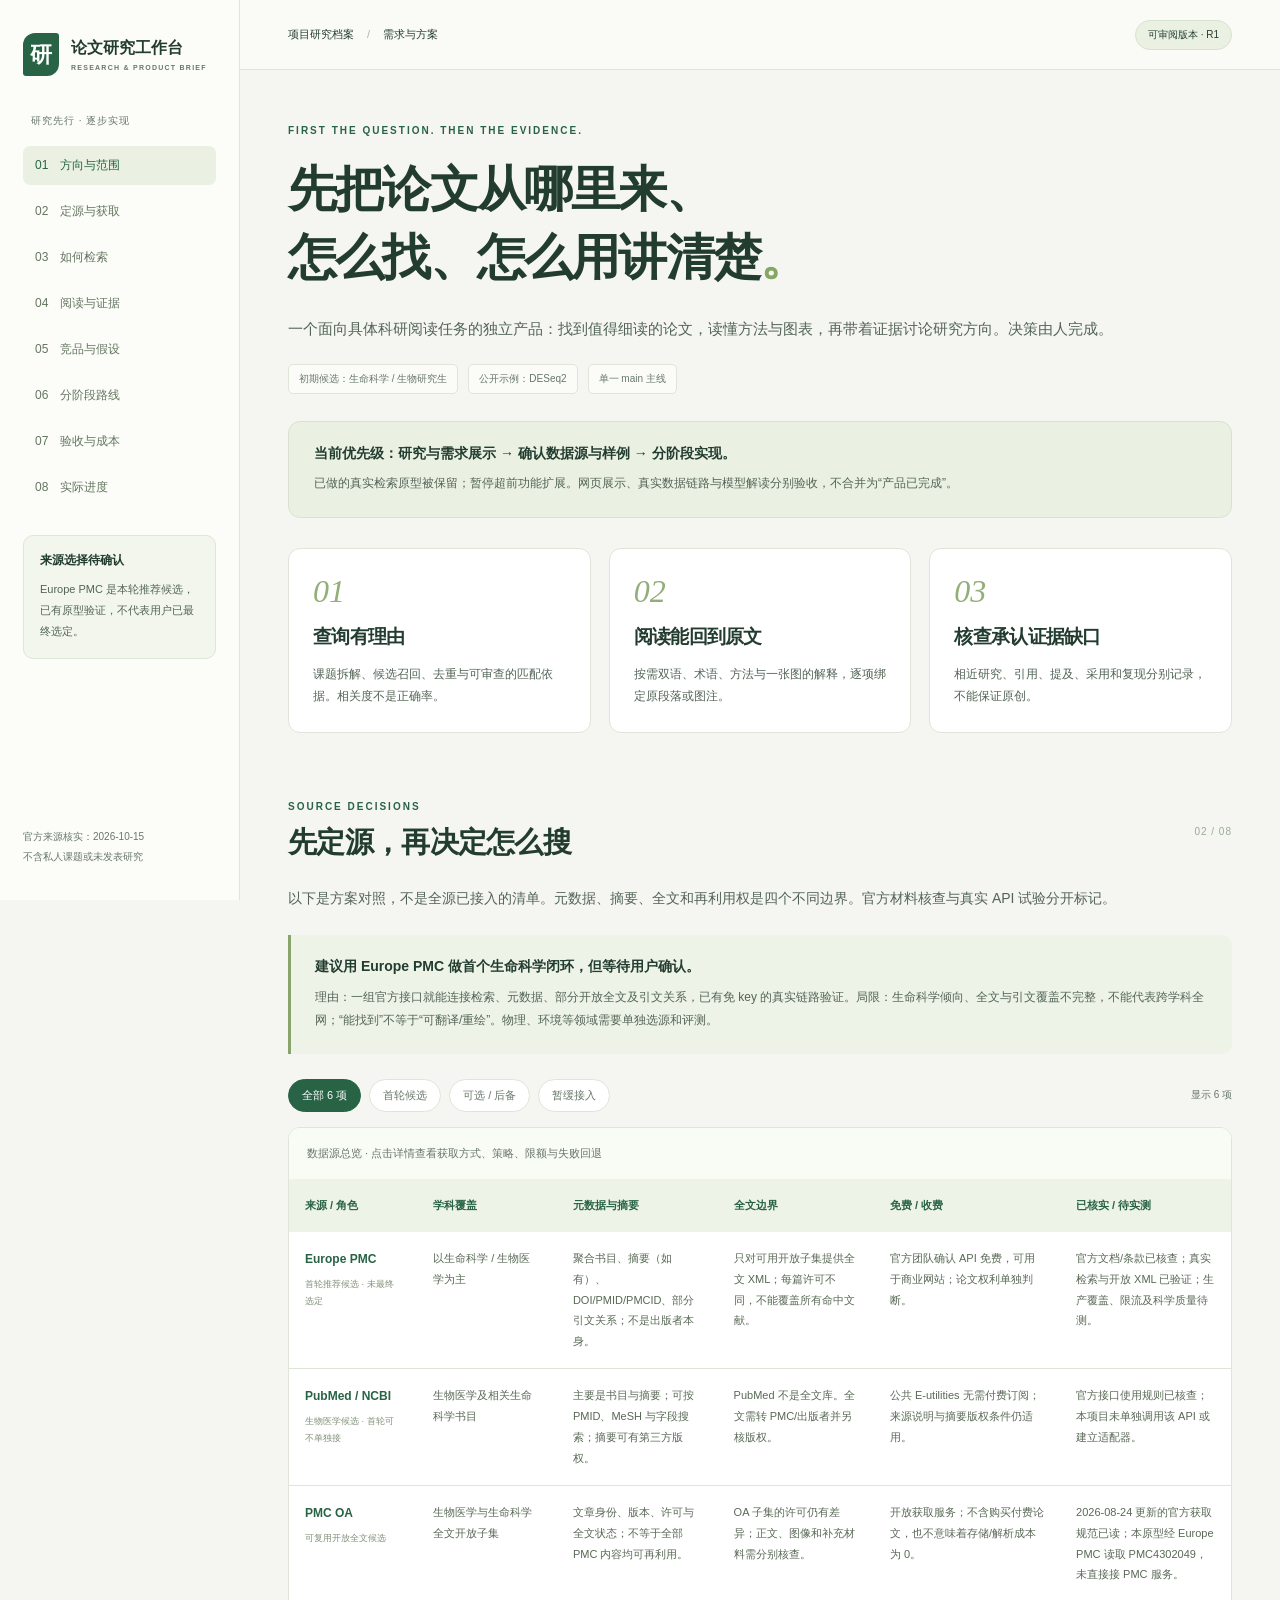
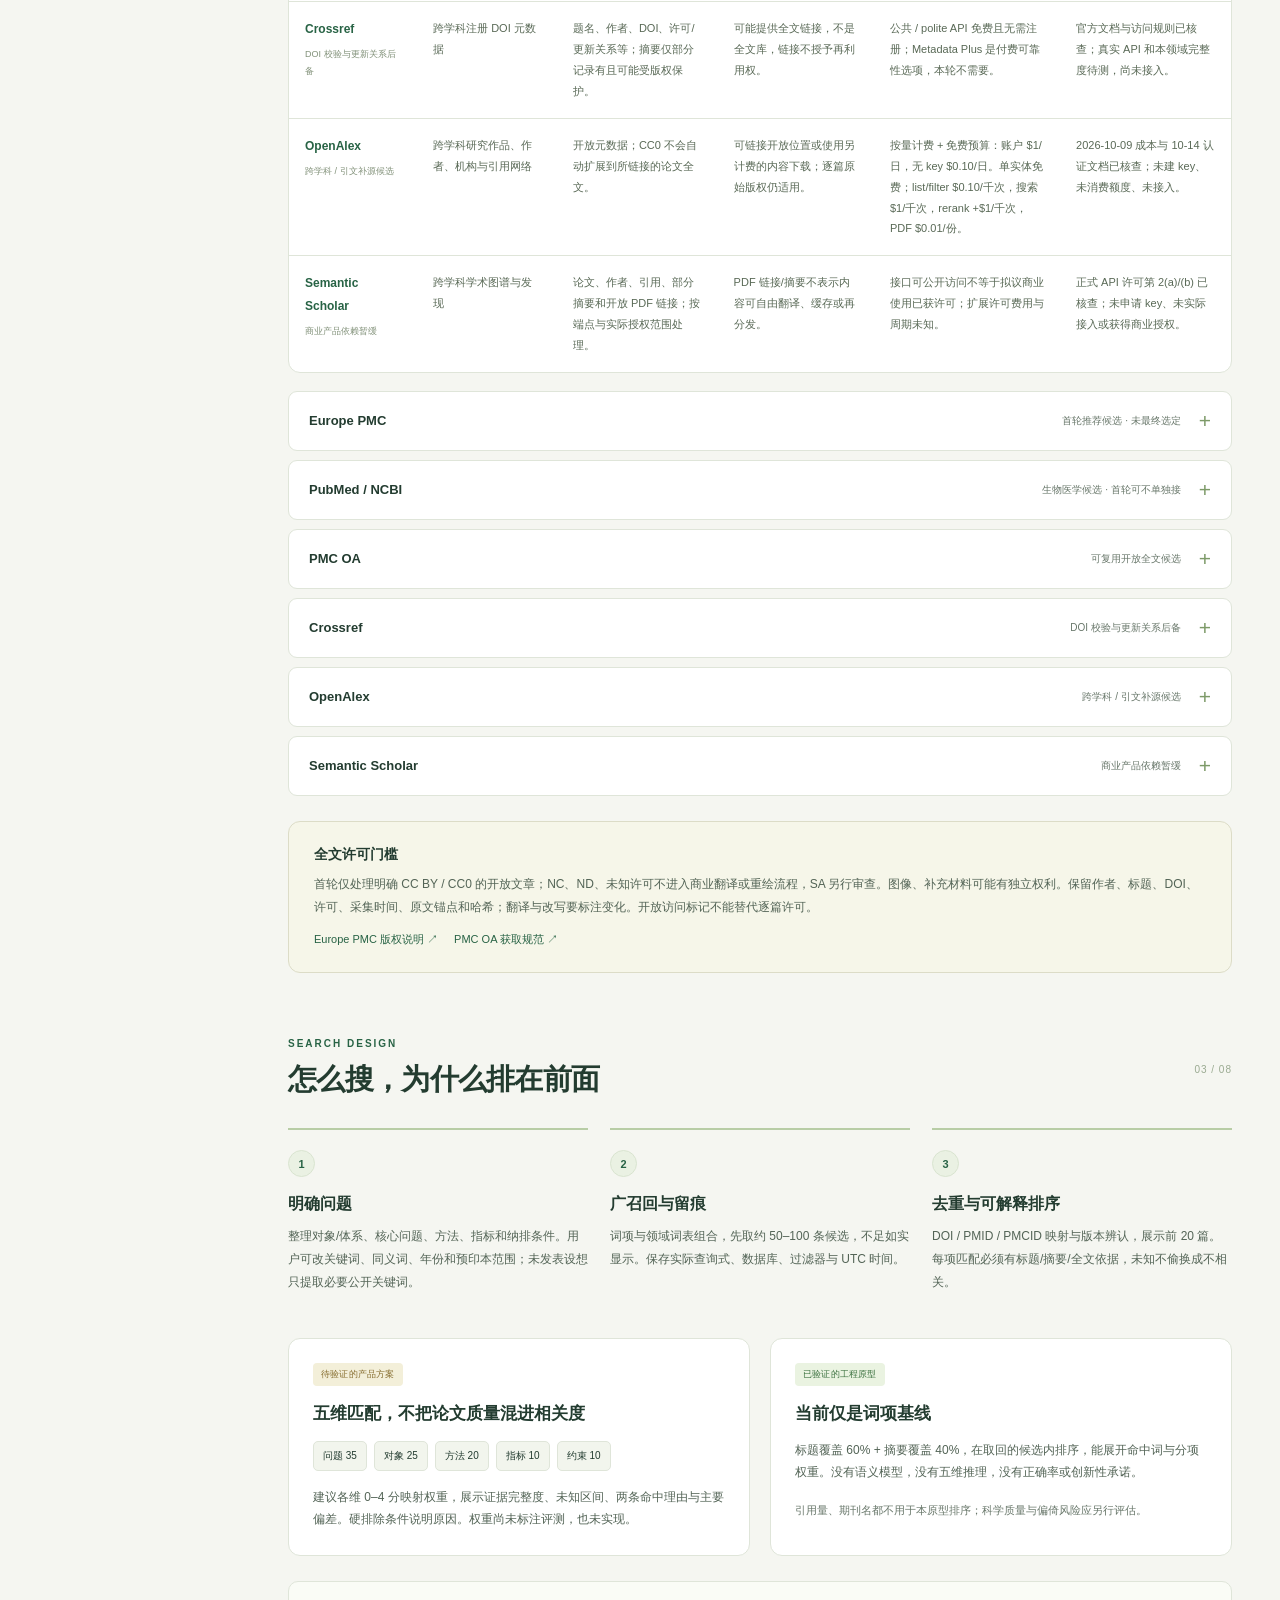
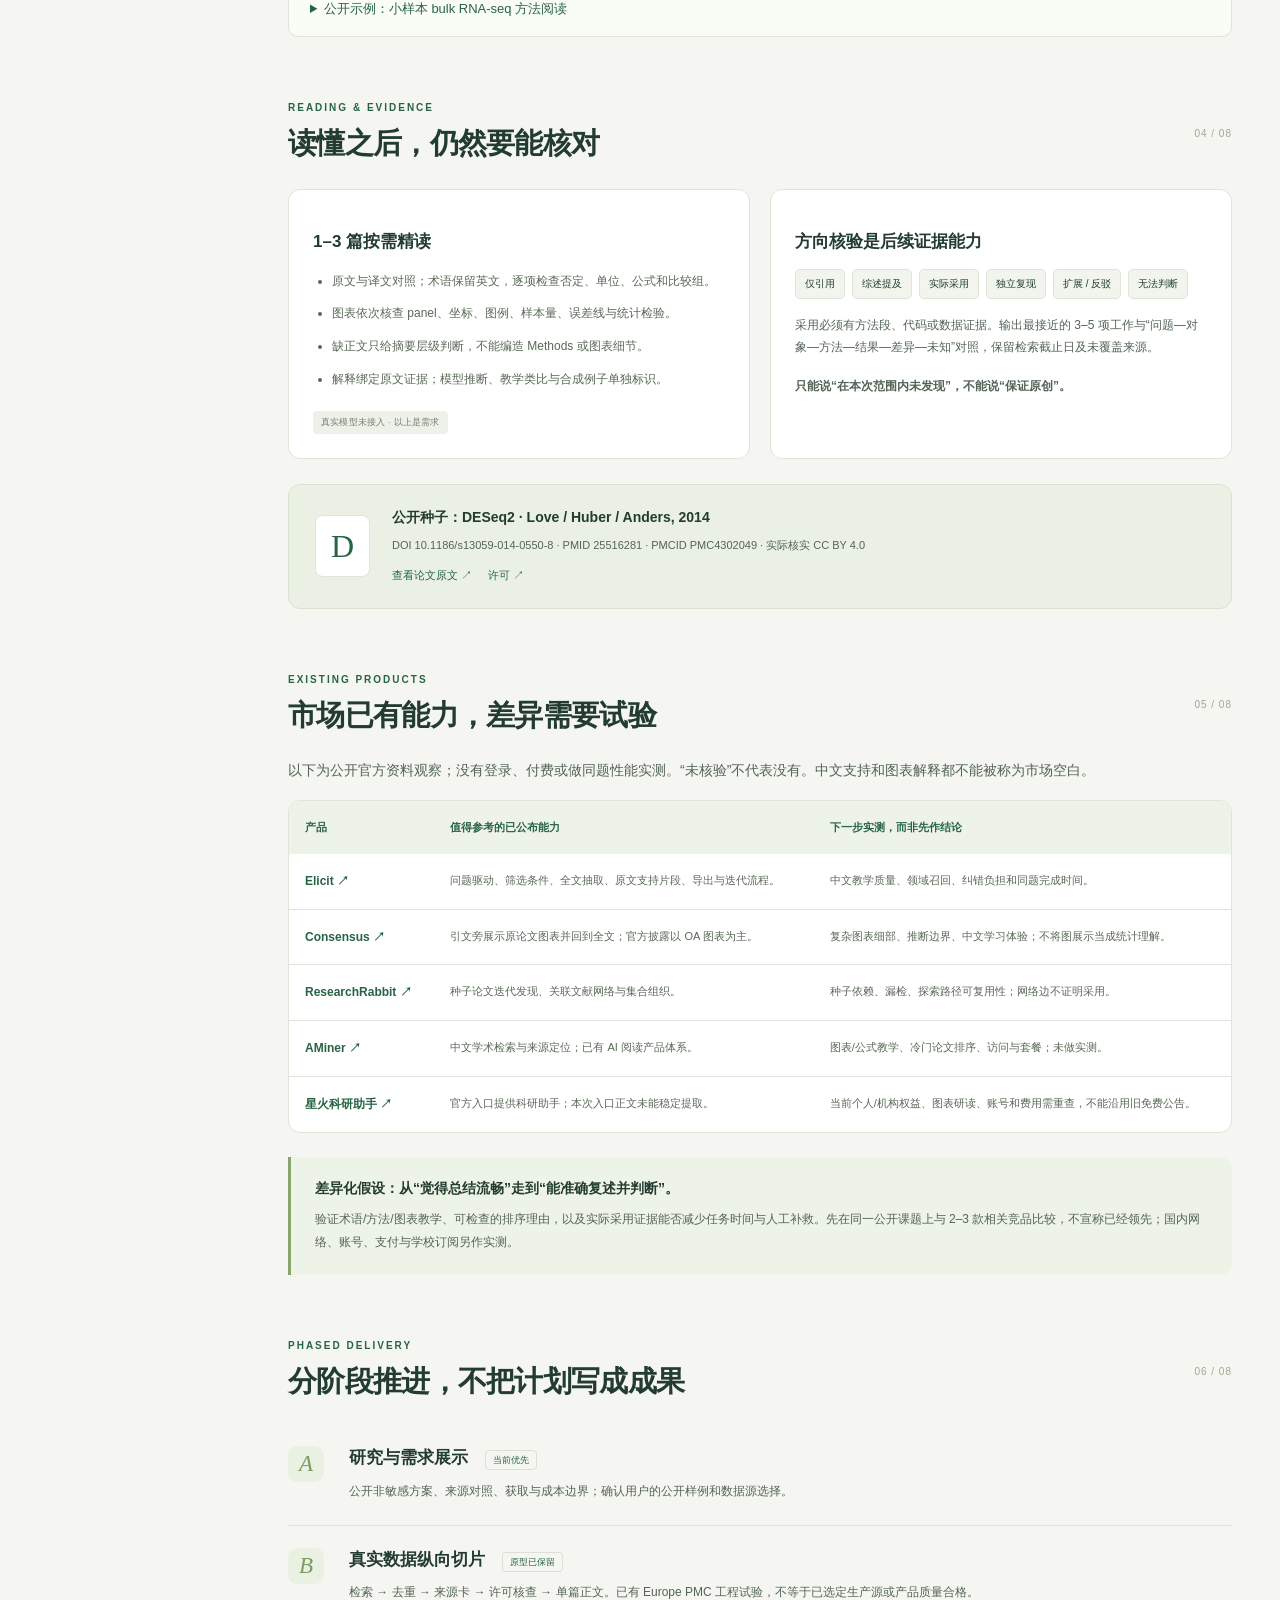
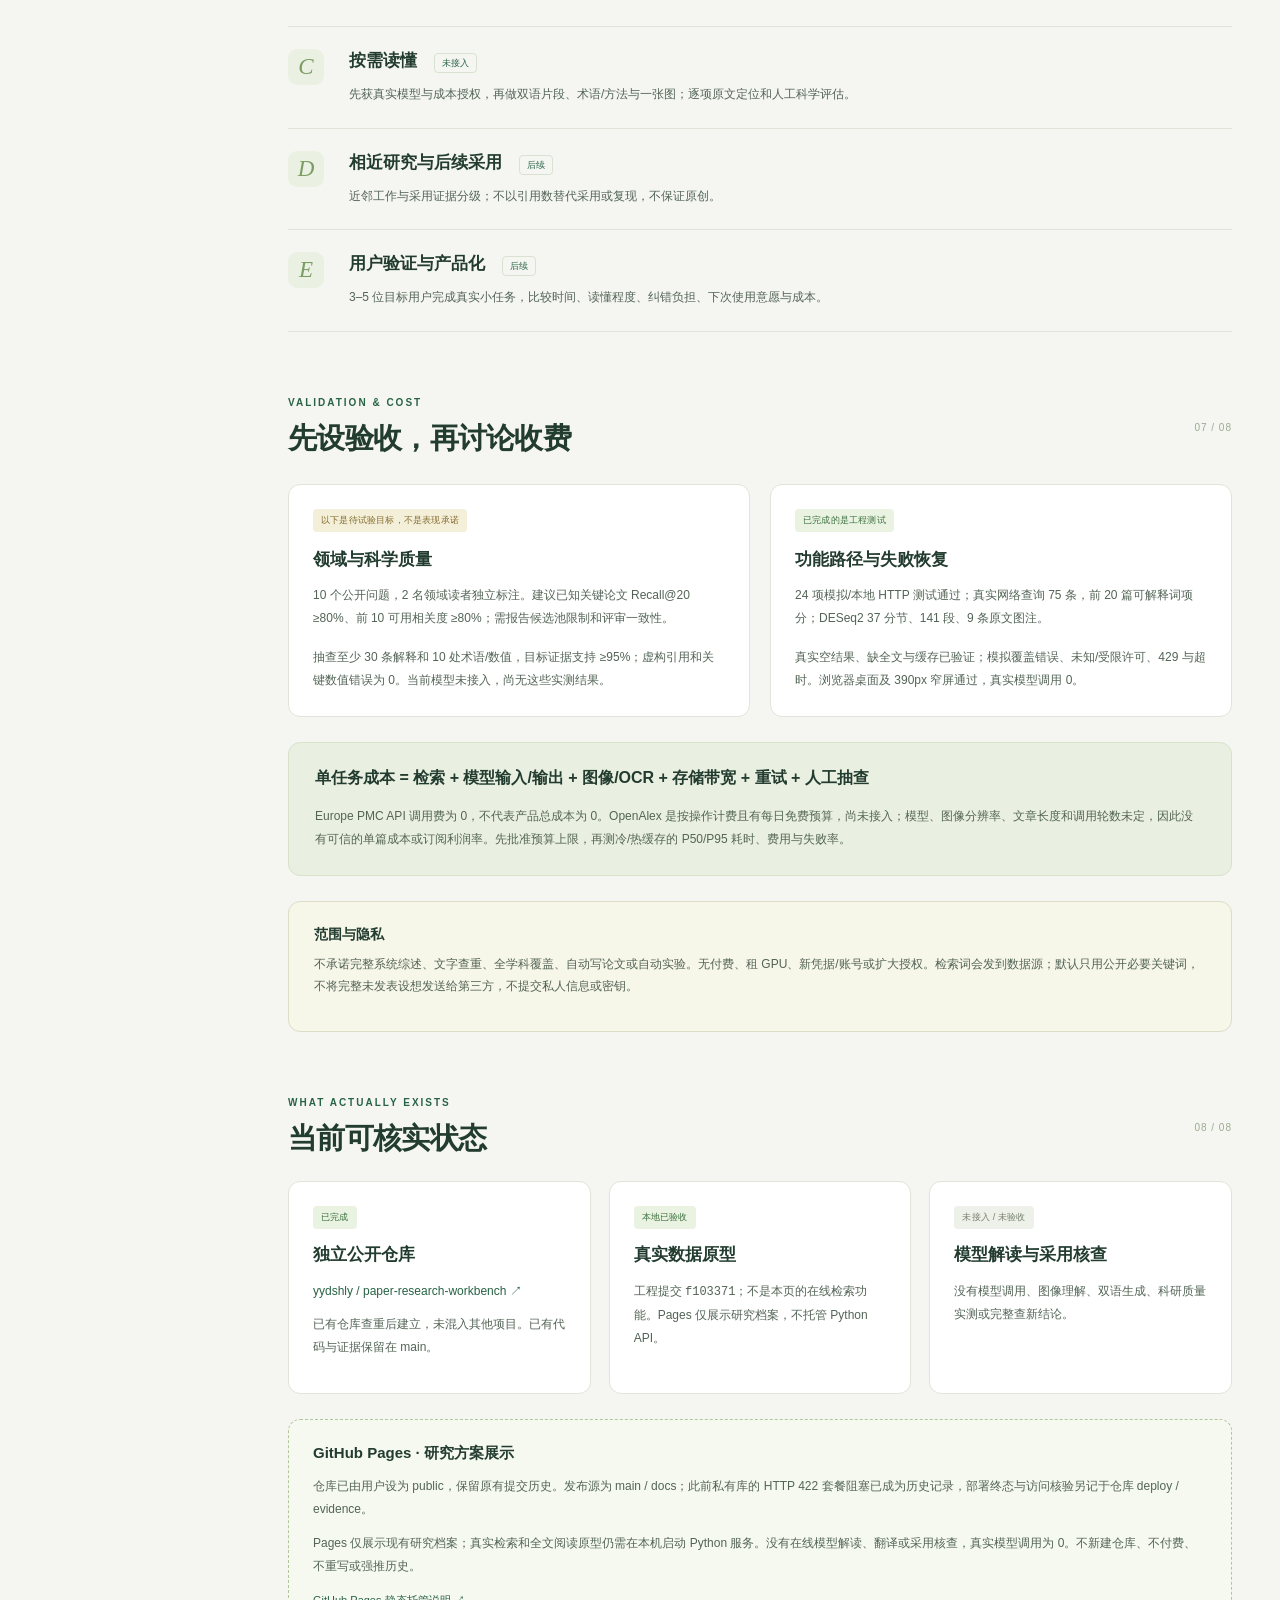
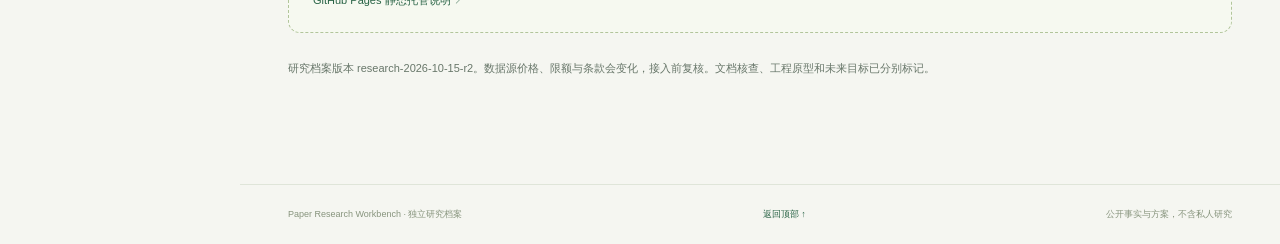
==== commit 2045bbec: "docs: publish research brief from the existing public repository" ====
--- a/docs/index.html
+++ b/docs/index.html
@@ -23,6 +23,6 @@
 
 <section id="validation"><div class="section-title"><div><span class="eyebrow">VALIDATION & COST</span><h2>先设验收，再讨论收费</h2></div><span class="section-no">07 / 08</span></div><div class="two-col"><article class="panel"><span class="tag proposed">以下是待试验目标，不是表现承诺</span><h3>领域与科学质量</h3><p>10 个公开问题，2 名领域读者独立标注。建议已知关键论文 Recall@20 ≥80%、前 10 可用相关度 ≥80%；需报告候选池限制和评审一致性。</p><p>抽查至少 30 条解释和 10 处术语/数值，目标证据支持 ≥95%；虚构引用和关键数值错误为 0。当前模型未接入，尚无这些实测结果。</p></article><article class="panel"><span class="tag tested">已完成的是工程测试</span><h3>功能路径与失败恢复</h3><p>24 项模拟/本地 HTTP 测试通过；真实网络查询 75 条，前 20 篇可解释词项分；DESeq2 37 分节、141 段、9 条原文图注。</p><p>真实空结果、缺全文与缓存已验证；模拟覆盖错误、未知/受限许可、429 与超时。浏览器桌面及 390px 窄屏通过，真实模型调用 0。</p></article></div><div class="cost-box"><h3>单任务成本 = 检索 + 模型输入/输出 + 图像/OCR + 存储带宽 + 重试 + 人工抽查</h3><p>Europe PMC API 调用费为 0，不代表产品总成本为 0。OpenAlex 是按操作计费且有每日免费预算，尚未接入；模型、图像分辨率、文章长度和调用轮数未定，因此没有可信的单篇成本或订阅利润率。先批准预算上限，再测冷/热缓存的 P50/P95 耗时、费用与失败率。</p></div><div class="boundary"><strong>范围与隐私</strong><p>不承诺完整系统综述、文字查重、全学科覆盖、自动写论文或自动实验。无付费、租 GPU、新凭据/账号或扩大授权。检索词会发到数据源；默认只用公开必要关键词，不将完整未发表设想发送给第三方，不提交私人信息或密钥。</p></div></section>
 
-<section id="status"><div class="section-title"><div><span class="eyebrow">WHAT ACTUALLY EXISTS</span><h2>当前可核实状态</h2></div><span class="section-no">08 / 08</span></div><div class="status-grid"><article><span class="tag tested">已完成</span><h3>独立私有仓库</h3><p><a href="https://github.com/yydshly/paper-research-workbench" target="_blank" rel="noopener noreferrer">yydshly / paper-research-workbench ↗</a></p><p>已有仓库查重后建立，未混入其他项目。已有代码与证据保留在 main。</p></article><article><span class="tag tested">本地已验收</span><h3>真实数据原型</h3><p>工程提交 <code>f103371</code>；不是本页的在线检索功能。Pages 仅展示研究档案，不托管 Python API。</p></article><article><span class="tag pending">未接入 / 未验收</span><h3>模型解读与采用核查</h3><p>没有模型调用、图像理解、双语生成、科研质量实测或完整查新结论。</p></article></div><div class="deployment-status"><strong>GitHub Pages：当前套餐阻塞，尚未上线</strong><p id="deployment-note">2026-10-15 已对现有私有仓库尝试 main / docs 启用。GitHub 返回 HTTP 422：Your current plan does not support GitHub Pages for this repository. 没有修改仓库公开性、升级套餐或创建新凭据；没有成功部署 URL。</p><p>仅网页展示获公开授权；整个源码仓库保持私有。最小免费方案是另建仅含展示文件的公开仓库，须先获得明确确认，当前尚未创建。</p><a href="https://docs.github.com/en/pages/getting-started-with-github-pages/what-is-github-pages" target="_blank" rel="noopener noreferrer">GitHub Pages 官方套餐与静态托管说明 ↗</a></div><p class="small">研究档案版本 research-2026-10-15-r1。数据源价格、限额与条款会变化，接入前复核。文档核查、工程原型和未来目标已分别标记。</p></section>
+<section id="status"><div class="section-title"><div><span class="eyebrow">WHAT ACTUALLY EXISTS</span><h2>当前可核实状态</h2></div><span class="section-no">08 / 08</span></div><div class="status-grid"><article><span class="tag tested">已完成</span><h3>独立公开仓库</h3><p><a href="https://github.com/yydshly/paper-research-workbench" target="_blank" rel="noopener noreferrer">yydshly / paper-research-workbench ↗</a></p><p>已有仓库查重后建立，未混入其他项目。已有代码与证据保留在 main。</p></article><article><span class="tag tested">本地已验收</span><h3>真实数据原型</h3><p>工程提交 <code>f103371</code>；不是本页的在线检索功能。Pages 仅展示研究档案，不托管 Python API。</p></article><article><span class="tag pending">未接入 / 未验收</span><h3>模型解读与采用核查</h3><p>没有模型调用、图像理解、双语生成、科研质量实测或完整查新结论。</p></article></div><div class="deployment-status"><strong>GitHub Pages · 研究方案展示</strong><p id="deployment-note">仓库已由用户设为 public，保留原有提交历史。发布源为 main / docs；此前私有库的 HTTP 422 套餐阻塞已成为历史记录，部署终态与访问核验另记于仓库 deploy / evidence。</p><p>Pages 仅展示现有研究档案；真实检索和全文阅读原型仍需在本机启动 Python 服务。没有在线模型解读、翻译或采用核查，真实模型调用为 0。不新建仓库、不付费、不重写或强推历史。</p><a href="https://docs.github.com/en/pages/getting-started-with-github-pages/what-is-github-pages" target="_blank" rel="noopener noreferrer">GitHub Pages 静态托管说明 ↗</a></div><p class="small">研究档案版本 research-2026-10-15-r2。数据源价格、限额与条款会变化，接入前复核。文档核查、工程原型和未来目标已分别标记。</p></section>
 </main><footer><span>Paper Research Workbench · 独立研究档案</span><a href="#overview">返回顶部 ↑</a><span>公开事实与方案，不含私人研究</span></footer></div>
 </body></html>
